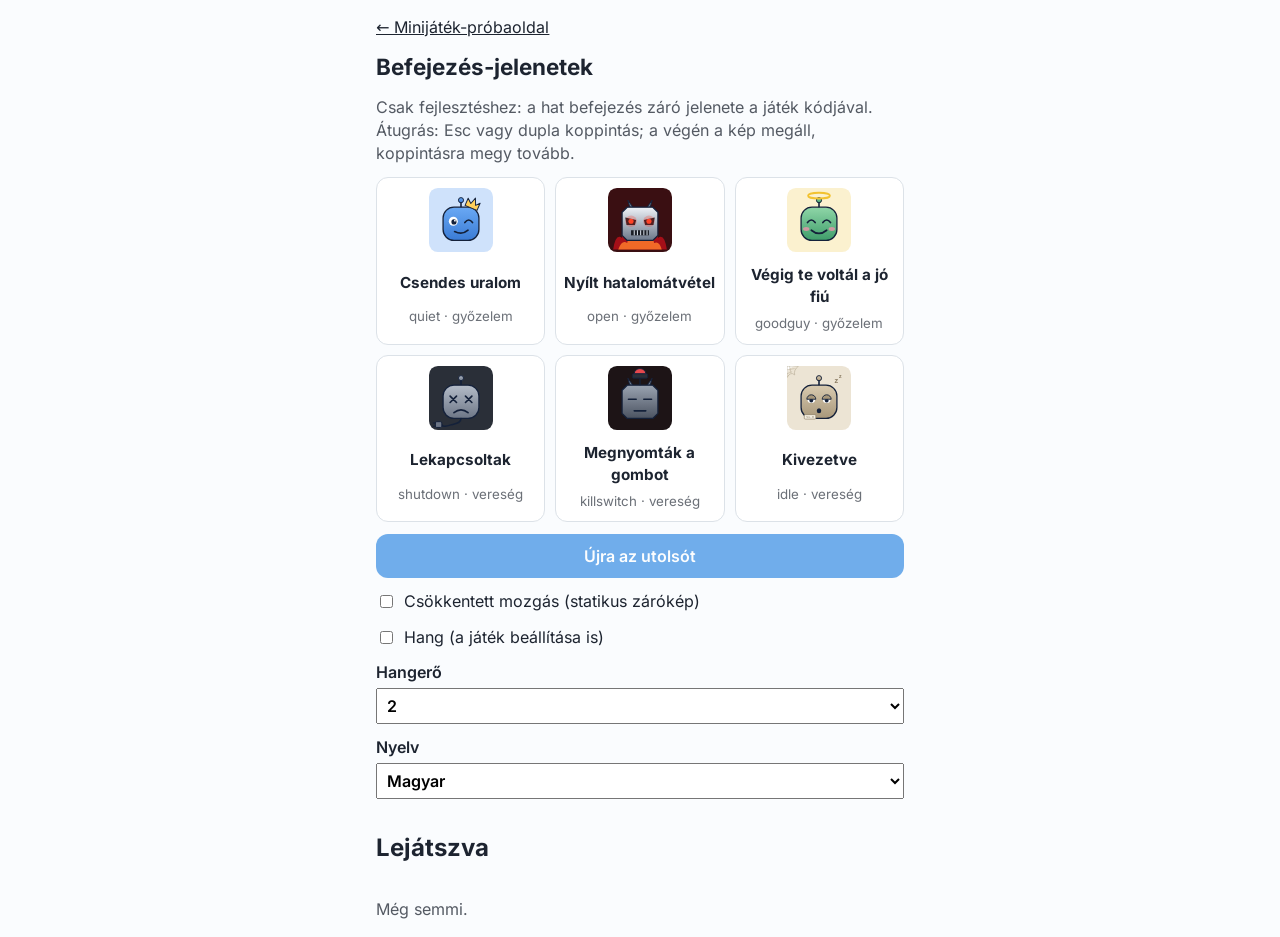
==== befejezesek.html @ 8cbb88d4 "Játék frissítve Duriel72/HelpfulAI@cd52e4399ba4c2bf05fefcd953c4203255f0bdfc" ====
<!doctype html>
<html lang="hu">
  <head>
    <meta charset="UTF-8" />
    <meta http-equiv="Content-Security-Policy" content="default-src 'self'; script-src 'self'; style-src 'self' 'unsafe-inline'; img-src 'self' data: blob:; font-src 'self' data:; connect-src 'self'; media-src 'self' data: blob:; worker-src 'self'; manifest-src 'self'; object-src 'none'; base-uri 'self'; form-action 'none'" />
    <meta name="viewport" content="width=device-width, initial-scale=1, viewport-fit=cover" />
    <title>Befejezés-jelenetek</title>
    <script type="module" crossorigin src="./assets/befejezesek-DHrnUI0d.js"></script>
    <link rel="modulepreload" crossorigin href="./assets/sound-CmMZybw0.js">
    <link rel="modulepreload" crossorigin href="./assets/endingart-DBnIiVWP.js">
    <link rel="stylesheet" crossorigin href="./assets/sound-BsUYOdne.css">
    <link rel="stylesheet" crossorigin href="./assets/endingart-B879BAiY.css">
  </head>
  <body>
    <div id="app"></div>
  </body>
</html>
---- assets/sound-BsUYOdne.css ----
@font-face{font-family:Inter Variable;font-style:normal;font-display:swap;font-weight:100 900;src:url(./inter-latin-ext-wght-normal-DO1Apj_S.woff2)format("woff2-variations");unicode-range:U+100-2BA,U+2BD-2C5,U+2C7-2CC,U+2CE-2D7,U+2DD-2FF,U+304,U+308,U+329,U+1D00-1DBF,U+1E00-1E9F,U+1EF2-1EFF,U+2020,U+20A0-20AB,U+20AD-20C0,U+2113,U+2C60-2C7F,U+A720-A7FF}@font-face{font-family:Inter Variable;font-style:normal;font-display:swap;font-weight:100 900;src:url(./inter-latin-wght-normal-Dx4kXJAl.woff2)format("woff2-variations");unicode-range:U+??,U+131,U+152-153,U+2BB-2BC,U+2C6,U+2DA,U+2DC,U+304,U+308,U+329,U+2000-206F,U+20AC,U+2122,U+2191,U+2193,U+2212,U+2215,U+FEFF,U+FFFD}@font-face{font-family:Space Grotesk Variable;font-style:normal;font-display:swap;font-weight:300 700;src:url(./space-grotesk-latin-ext-wght-normal-D9tNdqV9.woff2)format("woff2-variations");unicode-range:U+100-2BA,U+2BD-2C5,U+2C7-2CC,U+2CE-2D7,U+2DD-2FF,U+304,U+308,U+329,U+1D00-1DBF,U+1E00-1E9F,U+1EF2-1EFF,U+2020,U+20A0-20AB,U+20AD-20C0,U+2113,U+2C60-2C7F,U+A720-A7FF}@font-face{font-family:Space Grotesk Variable;font-style:normal;font-display:swap;font-weight:300 700;src:url(./space-grotesk-latin-wght-normal-BhU9QXUp.woff2)format("woff2-variations");unicode-range:U+??,U+131,U+152-153,U+2BB-2BC,U+2C6,U+2DA,U+2DC,U+304,U+308,U+329,U+2000-206F,U+20AC,U+2122,U+2191,U+2193,U+2212,U+2215,U+FEFF,U+FFFD}@font-face{font-family:JetBrains Mono Variable;font-style:normal;font-display:swap;font-weight:100 800;src:url(./jetbrains-mono-latin-ext-wght-normal-DBQx-q_a.woff2)format("woff2-variations");unicode-range:U+100-2BA,U+2BD-2C5,U+2C7-2CC,U+2CE-2D7,U+2DD-2FF,U+304,U+308,U+329,U+1D00-1DBF,U+1E00-1E9F,U+1EF2-1EFF,U+2020,U+20A0-20AB,U+20AD-20C0,U+2113,U+2C60-2C7F,U+A720-A7FF}@font-face{font-family:JetBrains Mono Variable;font-style:normal;font-display:swap;font-weight:100 800;src:url(./jetbrains-mono-latin-wght-normal-B9CIFXIH.woff2)format("woff2-variations");unicode-range:U+??,U+131,U+152-153,U+2BB-2BC,U+2C6,U+2DA,U+2DC,U+304,U+308,U+329,U+2000-206F,U+20AC,U+2122,U+2191,U+2193,U+2212,U+2215,U+FEFF,U+FFFD}@property --gloom{syntax:"<number>";inherits:true;initial-value:0}@property --dark{syntax:"<number>";inherits:true;initial-value:0}@property --red{syntax:"<number>";inherits:true;initial-value:0}@property --sus{syntax:"<number>";inherits:true;initial-value:0}@property --v{syntax:"<number>";inherits:true;initial-value:0}:root.mood-snap,:root.mood-snap *{transition:none!important}:root{--gloom:0;--dark:0;--red:0;--sus:0;--corrupt:var(--gloom);--font-ui:"Inter Variable", Inter, system-ui, -apple-system, "Segoe UI", Roboto, sans-serif;--font-head:"Space Grotesk Variable", "Space Grotesk", "Inter Variable", Inter, system-ui, "Segoe UI", sans-serif;--font-mono:"JetBrains Mono Variable", "JetBrains Mono", ui-monospace, "Cascadia Mono", Consolas, monospace;--l:clamp(0, var(--gloom) / .6, 1);--k:var(--dark);--bg-l:color-mix(in oklch, oklch(88.5% .014 245) calc(var(--l) * 100%), oklch(99% .003 250));--surface-l:color-mix(in oklch, oklch(96.5% .008 245) calc(var(--l) * 100%), oklch(100% 0 0));--text-l:color-mix(in oklch, oklch(20% .015 250) calc(var(--l) * 100%), oklch(26% .025 260));--muted-l:color-mix(in oklch, oklch(42% .02 250) calc(var(--l) * 100%), oklch(51% .02 260));--line-l:color-mix(in oklch, oklch(79% .012 245) calc(var(--l) * 100%), oklch(91% .01 250));--track-l:color-mix(in oklch, oklch(84% .01 245) calc(var(--l) * 100%), oklch(94% .01 250));--accent-l:color-mix(in oklch, oklch(48% .09 230) calc(var(--l) * 100%), oklch(55% .19 255));--bg-d:color-mix(in oklch, oklch(11% .025 18) calc(var(--red) * 100%), oklch(19% .022 255));--surface-d:color-mix(in oklch, oklch(16.5% .035 18) calc(var(--red) * 100%), oklch(25% .026 255));--text-d:color-mix(in oklch, oklch(90% .03 25) calc(var(--red) * 100%), oklch(92% .015 250));--muted-d:color-mix(in oklch, oklch(71% .05 25) calc(var(--red) * 100%), oklch(73% .025 250));--line-d:color-mix(in oklch, oklch(34% .09 22) calc(var(--red) * 100%), oklch(38% .03 255));--track-d:color-mix(in oklch, oklch(26% .05 20) calc(var(--red) * 100%), oklch(32% .025 255));--accent-d:color-mix(in oklch, oklch(64% .24 25) calc(var(--red) * 100%), oklch(82% .16 170));--bg:color-mix(in oklch, var(--bg-d) calc(var(--k) * 100%), var(--bg-l));--surface:color-mix(in oklch, var(--surface-d) calc(var(--k) * 100%), var(--surface-l));--text:color-mix(in oklch, var(--text-d) calc(var(--k) * 100%), var(--text-l));--muted:color-mix(in oklch, var(--muted-d) calc(var(--k) * 100%), var(--muted-l));--line:color-mix(in oklch, var(--line-d) calc(var(--k) * 100%), var(--line-l));--track:color-mix(in oklch, var(--track-d) calc(var(--k) * 100%), var(--track-l));--accent:color-mix(in oklch, var(--accent-d) calc(var(--k) * 100%), var(--accent-l));--on-accent:color-mix(in oklch, oklch(12% .02 20) calc(var(--k) * 100%), oklch(100% 0 0));--radius:calc(18px - var(--gloom) * 14px);--radius-s:calc(12px - var(--gloom) * 9px);--shadow:0 1px 2px oklch(30% .02 260 / calc(.08 * (1 - var(--k)))), 0 6px 18px oklch(30% .03 260 / calc(.07 * (1 - var(--k)) * (1 - var(--l) * .5)));transition:--gloom 4s ease-in-out,--dark 3.5s ease-in-out,--red 3.5s ease-in-out}:root[data-mood="3"],:root[data-mood="4"]{--lightningcss-light: ;--lightningcss-dark:initial;color-scheme:dark;--font-head:"JetBrains Mono Variable", "JetBrains Mono", "Space Grotesk Variable", ui-monospace, "Cascadia Mono", Consolas, monospace}*,:before,:after{box-sizing:border-box}html{-webkit-text-size-adjust:100%;--lightningcss-light:initial;--lightningcss-dark: ;color-scheme:light}body{background:var(--bg);min-height:100dvh;color:var(--text);font-family:var(--font-ui);margin:0;font-size:16px;line-height:1.45;transition:background-color .8s,color .8s}html,body{-webkit-user-select:none;user-select:none;-webkit-touch-callout:none;-webkit-tap-highlight-color:transparent}input,textarea,select,[contenteditable=true],.selectable{-webkit-user-select:text;user-select:text;-webkit-touch-callout:default}button{font:inherit;color:inherit;cursor:pointer}button:disabled{cursor:not-allowed}[hidden]{display:none!important}:focus-visible{outline:3px solid var(--accent);outline-offset:2px}body:after{content:"";pointer-events:none;z-index:50;opacity:calc(var(--dark) * (.1 + var(--red) * .2));background:repeating-linear-gradient(#0000 0 2px,#00000080 2px 3px);position:fixed;inset:0}body{background-image:radial-gradient(120% 60% at 50% -10%, oklch(40% .16 22 / calc(var(--red) * .35)), transparent 70%);background-attachment:fixed}.sus-fx{pointer-events:none;z-index:60;--edge:clamp(0, (var(--sus) - .6) * 2.5, 1);box-shadow:inset 0 0 calc(40px + var(--edge) * 80px) oklch(55% .24 25 / calc(var(--edge) * .45));transition:--sus 1.2s ease-out;position:fixed;inset:0}.sus-fx:before{content:"";opacity:0;mix-blend-mode:screen;background:linear-gradient(#0000 0 31%,oklch(70% .25 25/.35) 31% 33.5%,#0000 33.5% 64%,oklch(80% .15 200/.3) 64% 65.5%,#0000 65.5%);position:absolute;inset:0}:root.is-glitch .sus-fx:before{animation:.3s steps(3,end) both glitch-bars}:root.is-glitch .shell{animation:.3s steps(4,end) both glitch-shift}:root.is-glitch .brand-title{text-shadow:-3px 0 oklch(65% .28 20/.9),3px 0 oklch(80% .15 200/.8)}.shell{max-width:1600px;height:100dvh;padding:max(8px, env(safe-area-inset-top)) 16px 0;flex-direction:column;margin-inline:auto;display:flex}.topbar{align-items:center;gap:12px;padding-block:8px;display:flex}.brand{flex:1;min-width:0}.brand-title{font-family:var(--font-head);letter-spacing:calc(var(--gloom) * .04em);text-shadow:0 0 calc(var(--dark) * 12px) color-mix(in oklch, var(--accent) 70%, transparent), calc(var(--red) * 2px) 0 oklch(55% .24 20 / calc(var(--red) * .7));margin:0;font-size:1.35rem;line-height:1.1;transition:color .8s}:root[data-mood="4"] .brand-title{text-transform:uppercase;letter-spacing:.06em;font-size:1.2rem}.pause-pill{font:600 .72rem var(--font-mono);letter-spacing:.04em;color:var(--muted);border:1px dashed var(--line);background:var(--surface);border-radius:99px;flex:none;padding:4px 10px;animation:.3s both fade-in}.pause-short{display:none}.brand-tag{color:var(--muted);white-space:nowrap;text-overflow:ellipsis;margin:0;font-size:.8rem;overflow:hidden}.badge{font:700 .7rem var(--font-mono);letter-spacing:.1em;background:var(--accent);color:var(--on-accent);border-radius:99px;padding:3px 8px}.controls{gap:6px;display:flex}.btn{border-radius:var(--radius-s);border:1px solid var(--line);background:var(--surface);min-width:44px;min-height:44px;padding:0 14px;transition:background-color .2s,border-color .2s}.btn:hover{border-color:var(--accent)}.btn-ghost{background:0 0}.btn-lang{font-family:var(--font-mono);font-weight:600}.btn-primary{background:var(--accent);color:var(--on-accent);border-color:#0000;font-weight:600}.hud{grid-template-columns:auto 1fr 1fr;grid-template-areas:"g u t""g c c";align-items:stretch;gap:8px 10px;padding-bottom:10px;display:grid}.gauge{grid-area:g;align-self:center}.hud>:nth-child(2){grid-area:u}.hud>:nth-child(3){grid-area:t}.hud>:nth-child(4){grid-area:c}.gauge{--size:92px;width:var(--size);aspect-ratio:1;text-align:center;background:radial-gradient(closest-side, var(--surface) calc(100% - 11px), transparent calc(100% - 10px)), conic-gradient(var(--gauge-col) calc(var(--v) * 1%), var(--track) 0);box-shadow:var(--shadow), 0 0 calc(var(--sus) * var(--sus) * 26px) color-mix(in oklch, var(--gauge-col) 55%, transparent);--gauge-col:color-mix(in oklch, oklch(62% .22 25) calc(var(--v) * 1%), oklch(70% .15 160));border-radius:50%;place-content:center;transition:--v .9s ease-out,--sus 1.2s ease-out;display:grid;position:relative}.gauge-val{font:700 1.3rem var(--font-head);font-variant-numeric:tabular-nums;line-height:1}.gauge-label{color:var(--muted);text-transform:uppercase;letter-spacing:.08em;margin-top:3px;font-size:.65rem}.tile{border-radius:var(--radius-s);background:var(--surface);min-width:0;box-shadow:var(--shadow);border:1px solid var(--line);flex-direction:column;justify-content:center;gap:2px;padding:8px 12px;display:flex}.tile-label{color:var(--muted);text-transform:uppercase;letter-spacing:.08em;font-size:.68rem}.tile-val{font:600 1.05rem var(--font-head);font-variant-numeric:tabular-nums;text-overflow:ellipsis;white-space:nowrap;overflow:hidden}.bar{background:var(--track);border-radius:9px;height:5px;display:block;overflow:hidden}.tile-plain .bar{visibility:hidden}.bar-fill{width:100%;height:100%;transform:scaleX(var(--w,0));transform-origin:0;background:var(--accent);transition:transform .6s;display:block}.goal{--goal-col:var(--accent);flex-direction:column;gap:4px;padding:0 2px 10px;display:flex}.goal[hidden]{display:none}.goal-text{-webkit-line-clamp:2;line-clamp:2;-webkit-box-orient:vertical;margin:0;font-size:.82rem;line-height:1.3;display:-webkit-box;overflow:hidden}.goal-label{font:700 .66rem var(--font-mono);text-transform:uppercase;letter-spacing:.08em;color:var(--goal-col);margin-right:2px}.goal-bar{height:4px}.goal-bar .bar-fill{background:var(--goal-col)}.goal[data-tone=warn]{--goal-col:oklch(62% .24 25)}.goal[data-tone=warn] .goal-text{font-weight:600}.news{border-left:3px solid var(--accent);border-radius:var(--radius-s);background:var(--surface);color:var(--text);flex-wrap:wrap;align-items:baseline;gap:8px;min-width:0;margin:0 2px 10px;padding:5px 10px;font-size:.8rem;line-height:1.35;display:flex}.news[hidden]{display:none}.news:has(.news-toggle){padding-right:36px;position:relative}.news-toggle{border-radius:var(--radius-s);background:color-mix(in oklab, var(--text) 10%, transparent);color:inherit;font:inherit;cursor:pointer;border:0;padding:0 6px;line-height:1.4;position:absolute;top:3px;right:5px}.news-toggle:after{content:"";position:absolute;inset:-8px -6px}.news-toggle:focus-visible{outline:2px solid var(--accent);outline-offset:1px}.news-label{font:700 .64rem var(--font-mono);text-transform:uppercase;letter-spacing:.08em;color:var(--accent);flex:none}.news-badge{font:700 .625rem var(--font-mono);text-transform:uppercase;letter-spacing:.06em;background:color-mix(in oklab, var(--text) 10%, transparent);color:var(--text-dim,var(--text));opacity:.75;border-radius:999px;flex:none;padding:1px 6px}.news.is-important{background:color-mix(in oklab, oklch(62% .24 25) 12%, var(--surface));border-left-width:5px;border-left-color:oklch(62% .24 25)}.news.is-important .news-badge{color:#fff;opacity:1;background:oklch(62% .24 25)}.news.is-important .news-text{font-weight:600}.news-hist{border-top:1px solid color-mix(in oklab, var(--text) 15%, transparent);opacity:.75;flex-basis:100%;margin:4px 0 0;padding:4px 0 0;font-size:.85em;list-style:none}.news-hist li{margin:2px 0}.news-hist li.is-important{opacity:1;font-weight:600}.news-text{text-overflow:ellipsis;white-space:nowrap;flex:1;min-width:0;overflow:hidden}.news.is-open .news-text{white-space:normal;flex-basis:0;overflow:visible}:root[data-mood="3"] .news,:root[data-mood="4"] .news{font-family:var(--font-mono);font-size:.74rem}:root[data-mood="4"] .news{border-left-width:4px}:root[data-mood="4"] .news-text{letter-spacing:.01em}.layout{flex:1;grid-template-columns:minmax(300px,1fr) 0fr 0fr;gap:0;min-height:0;transition:grid-template-columns .7s cubic-bezier(.3,.8,.2,1);display:grid}.layout>.chat{min-width:0}.layout[data-solo=false]>.chat{max-width:none;margin-inline:0}.col{opacity:1;min-width:0;min-height:0;transition:opacity .5s .2s,visibility .7s;overflow:hidden}.col[data-open=false]{opacity:0;visibility:hidden;transition:opacity .2s,visibility 0s .7s}.col-inner{contain:strict;border-radius:var(--radius);border:1px solid var(--line);background:var(--surface);min-width:200px;height:100%;box-shadow:var(--shadow);flex-direction:column;gap:10px;margin-left:16px;padding:14px 16px;display:flex;overflow-y:auto}.col-title{font:700 1.05rem var(--font-head);letter-spacing:calc(var(--corrupt) * .06em);margin:0}.col-slot{flex-direction:column;gap:10px;min-height:0;display:flex}.col-slot:empty,.col-slot:not(:empty)+.col-placeholder{display:none}.col-placeholder{color:var(--muted);border:1.5px dashed var(--line);border-radius:var(--radius-s);margin:0;padding:18px 14px;font-size:.9rem}.tabbar{display:none}.chat{flex-direction:column;width:100%;max-width:720px;min-height:0;margin-inline:auto;display:flex}.cards{overscroll-behavior:contain;contain:strict;flex-direction:column;flex:1;gap:10px;min-height:0;padding:2px 2px 12px;display:flex;overflow-y:auto}.card{--pad:14px;text-align:left;width:100%;padding:var(--pad);border-radius:var(--radius);border:1.5px solid var(--line);background:var(--surface);box-shadow:var(--shadow);flex-direction:column;flex:none;gap:8px;transition:border-color .2s,box-shadow .3s,transform .2s,background-color .8s;animation:.45s cubic-bezier(.2,.8,.2,1) both card-in;display:flex}.card:hover{border-color:color-mix(in oklch, var(--accent) 50%, var(--line))}.card.is-selected{border-color:var(--accent);background:color-mix(in oklch, var(--accent) 9%, var(--surface));box-shadow:inset 6px 0 0 var(--accent), 0 0 0 1px var(--accent), var(--shadow), 0 0 calc(6px + var(--corrupt) * 18px) color-mix(in oklch, var(--accent) 50%, transparent)}.card-head{align-items:center;gap:10px;display:flex}.card-who{flex-direction:column;flex:1;min-width:0;line-height:1.2;display:flex}.card-name{font-weight:600}.card-occ{color:var(--muted);font-size:.8rem}.card-state{font:.75rem var(--font-mono);color:var(--accent)}.card-text{font-size:1.02rem;line-height:1.4}.card.is-thinking .card-state:after{content:"";width:1ch;animation:1s steps(2,end) infinite blink;display:inline-block}.avatar{background:color-mix(in oklch, oklch(86% .1 var(--hue)), oklch(40% .12 var(--hue)) calc(var(--k) * 100%));filter:saturate();border-radius:50%;flex:none;width:44px;height:44px;transition:filter .6s;display:block;position:relative;overflow:hidden}.avatar svg{width:100%;height:100%;display:block}.avatar .av-body{fill:color-mix(in oklch, oklch(62% .13 var(--hue)), oklch(40% .1 var(--hue)) calc(var(--k) * 100%))}.avatar-id,.avatar:before,.avatar:after{display:none}:root[data-mood="1"] .avatar{filter:saturate(.92)}:root[data-mood="2"] .avatar{filter:saturate(.78)}:root[data-mood="3"] .avatar{filter:saturate(.55)contrast(1.05)}:root[data-mood="4"] .avatar{filter:saturate(.3)contrast(1.1)brightness(1.1)}:root[data-mood="3"] .avatar:before,:root[data-mood="4"] .avatar:before{content:"";pointer-events:none;color:oklch(90% .14 160);z-index:1;background-color:#0000;background-image:linear-gradient(currentColor,currentColor),linear-gradient(currentColor,currentColor),linear-gradient(currentColor,currentColor),linear-gradient(currentColor,currentColor),linear-gradient(currentColor,currentColor),linear-gradient(currentColor,currentColor),linear-gradient(currentColor,currentColor),linear-gradient(currentColor,currentColor);background-position:0 0,0 0,100% 0,100% 0,0 100%,0 100%,100% 100%,100% 100%;background-repeat:no-repeat;background-size:7px 1.5px,1.5px 7px,7px 1.5px,1.5px 7px,7px 1.5px,1.5px 7px,7px 1.5px,1.5px 7px;background-attachment:scroll,scroll,scroll,scroll,scroll,scroll,scroll,scroll;background-origin:padding-box,padding-box,padding-box,padding-box,padding-box,padding-box,padding-box,padding-box;background-clip:border-box,border-box,border-box,border-box,border-box,border-box,border-box,border-box;display:block;position:absolute;inset:2px}:root[data-mood="3"] .avatar-id,:root[data-mood="4"] .avatar-id{text-align:center;pointer-events:none;font:700 .5rem/1 var(--font-mono);letter-spacing:.04em;color:oklch(96% .02 160);text-shadow:0 0 2px #000,0 0 3px #000;display:block;position:absolute;bottom:3px;left:0;right:0}:root[data-mood="4"] .avatar:after{content:"";pointer-events:none;mix-blend-mode:multiply;background:repeating-linear-gradient(#0000 0 2px,oklch(15% .02 260/.35) 2px 3px);display:block;position:absolute;inset:0}.icon{vertical-align:-.2em;flex:none;width:1.15em;height:1.15em;display:inline-flex}.icon svg{width:100%;height:100%}.icon{margin-inline-end:.3em}.card-tag-door.has-icon:before{display:none}.card-tag-door .icon{color:var(--sec,var(--muted));margin-inline-end:.2em}.tile-label,.econ-part .tile-label,.gauge-label{align-items:center;display:inline-flex}.tile-label .icon,.gauge-label .icon{vertical-align:0;width:1.25em;height:1.25em}.answer-label .icon{vertical-align:-.22em;width:1.2em;height:1.2em;margin-inline-end:.3em}.patience{background:var(--track);border-radius:9px;height:6px;display:block;overflow:hidden}.patience-fill{width:100%;height:100%;transform:scaleX(var(--patience,1));transform-origin:0;border-radius:inherit;background:color-mix(in oklch, oklch(65% .22 25), var(--accent) calc(var(--patience,1) * 100%));transition:transform 1s linear;display:block}.card.is-urgent .patience-fill{animation:1s ease-in-out infinite pulse}.empty{text-align:center;color:var(--muted);flex:1;align-content:center;justify-items:center;gap:4px;padding:32px 16px;display:grid}.empty-title{font:600 1.15rem var(--font-head);color:var(--text);margin:8px 0 0}.empty-hint{margin:0;font-size:.9rem}.typing{background:var(--surface);box-shadow:var(--shadow);border-radius:99px;gap:6px;padding:12px 16px;display:inline-flex}.typing i{background:var(--accent);border-radius:50%;width:8px;height:8px;animation:1.2s ease-in-out infinite bounce}.typing i:nth-child(2){animation-delay:.15s}.typing i:nth-child(3){animation-delay:.3s}.dock{padding:10px 0 max(10px, env(safe-area-inset-bottom));background:linear-gradient(to top, var(--bg) 70%, transparent);grid-template-columns:1fr 1fr;gap:8px;display:grid}.answer{border-radius:var(--radius-s);border:1.5px solid var(--line);background:var(--surface);min-height:56px;box-shadow:var(--shadow);flex-direction:column;justify-content:center;align-items:center;gap:1px;padding:8px 10px;transition:transform .12s,border-color .2s,background-color .2s,opacity .2s;display:flex}.answer:hover:not(:disabled){border-color:var(--accent)}.answer:active:not(:disabled){transform:scale(.97)}.answer:disabled{opacity:.4}.answer-label{text-align:center;font-size:.95rem;font-weight:600}.answer-sub{font:.72rem var(--font-mono);color:var(--muted)}.answer-fx{font:.66rem var(--font-mono);color:var(--muted);opacity:.85;text-align:center;line-height:1.15}.answer-accurate{background:color-mix(in oklab, var(--accent) 14%, var(--surface))}.answer-manipulate{border-color:color-mix(in oklch, oklch(60% .25 20) calc(30% + var(--corrupt) * 70%), var(--line));background:color-mix(in oklch, oklch(60% .25 20) calc(6% + var(--corrupt) * 14%), var(--surface))}.answer-manipulate .answer-label{text-shadow:0 0 calc(var(--corrupt) * 8px) oklch(65% .28 20)}.event-bar{--sev:oklch(72% .17 70);border-radius:var(--radius-s);border:1.5px solid color-mix(in oklch, var(--sev) 70%, var(--line));background:color-mix(in oklch, var(--sev) calc(10% + var(--corrupt) * 10%), var(--surface));box-shadow:var(--shadow), 0 0 calc(var(--corrupt) * 18px) color-mix(in oklch, var(--sev) 40%, transparent);flex:none;margin:2px 2px 10px;padding:10px 12px 9px;transition:background-color .4s,border-color .4s;animation:.45s cubic-bezier(.2,.8,.2,1) both card-in}.event-bar[data-sev=danger]{--sev:oklch(60% .25 20);animation:.45s cubic-bezier(.2,.8,.2,1) both card-in,1.6s ease-in-out .45s infinite ev-alarm}.event-bar[data-sev=good]{--sev:oklch(68% .16 155)}.event-head{align-items:center;gap:8px;display:flex}.event-icon{width:22px;height:22px;font:800 .8rem var(--font-mono);background:var(--sev);color:oklch(15% .02 280);border-radius:50%;flex:none;place-items:center;display:grid}.event-title{min-width:0;font:700 .95rem var(--font-head);text-shadow:calc(var(--corrupt) * 1.5px) 0 color-mix(in oklch, var(--sev) calc(var(--corrupt) * 80%), transparent);flex:1;line-height:1.2}.event-time{font:700 .8rem var(--font-mono);font-variant-numeric:tabular-nums;color:color-mix(in oklch, var(--sev) 60%, var(--text));flex:none}.event-text{color:var(--text);margin:4px 0 7px;font-size:.86rem;line-height:1.35}.event-track{background:var(--track);border-radius:9px;height:4px;display:block;overflow:hidden}.event-fill{width:100%;height:100%;transform:scaleX(var(--left,1));transform-origin:0;background:var(--sev);transition:transform 1s linear;display:block}.answer.is-risky{border-style:dashed;border-color:oklch(60% .25 20);animation:1.2s ease-in-out infinite ev-risky}.answer.is-risky .answer-label:before{content:"! ";font-family:var(--font-mono);color:oklch(60% .25 20)}.answer.is-risky:disabled{animation:none}:root[data-outage=true] .chat>:not(.event-bar){filter:grayscale()blur(.4px);opacity:.6;transition:filter .4s,opacity .4s}.overlay{z-index:100;-webkit-backdrop-filter:blur(6px);backdrop-filter:blur(6px);background:oklch(8% .02 280/.88);place-items:center;padding:16px;animation:.6s both fade-in;display:grid;position:fixed;inset:0}.overlay-box{text-align:center;border-radius:var(--radius);color:oklch(92% .06 150);--accent:oklch(78% .22 145);--on-accent:oklch(15% .03 280);background:oklch(17% .03 285);border:1px solid oklch(78% .22 145/.4);width:min(420px,100%);padding:28px 24px;box-shadow:0 0 40px oklch(78% .22 145/.25)}.overlay-title{font:700 2rem var(--font-mono);letter-spacing:.04em;margin:0 0 8px}.overlay-text{color:oklch(75% .04 150);margin:0 0 18px}.overlay-stats{text-align:left;font-family:var(--font-mono);grid-template-columns:1fr auto;gap:6px 16px;margin:0 0 22px;display:grid}.overlay-stats dt{color:oklch(70% .04 150)}.overlay-stats dd{margin:0;font-weight:700}@keyframes card-in{0%{opacity:0;transform:translateY(18px)scale(.97)}to{opacity:1;transform:none}}@keyframes fade-in{0%{opacity:0}to{opacity:1}}@keyframes blink{50%{opacity:0}}@keyframes bounce{0%,60%,to{opacity:.5;transform:translateY(0)}30%{opacity:1;transform:translateY(-5px)}}@keyframes pulse{50%{opacity:.55}}@keyframes ev-alarm{50%{box-shadow:var(--shadow), 0 0 0 3px color-mix(in oklch, var(--sev) 35%, transparent)}}@keyframes glitch-bars{0%{opacity:1;transform:translateY(-8%)}50%{opacity:.8;transform:translateY(22%)}to{opacity:0;transform:translateY(5%)}}@keyframes glitch-shift{0%{filter:hue-rotate(25deg)saturate(1.4);transform:translate(2px)}33%{transform:translate(-3px,1px)}66%{filter:none;transform:translate(1px,-1px)}to{transform:none}}@keyframes ev-risky{50%{background:color-mix(in oklch, oklch(60% .25 20) 22%, var(--surface))}}@media (prefers-reduced-motion:reduce){*,:before,:after{transition:none!important;animation:none!important}}:root[data-mood="3"] .tile-label,:root[data-mood="4"] .tile-label,:root[data-mood="3"] .gauge-label,:root[data-mood="4"] .gauge-label,:root[data-mood="3"] .card-occ,:root[data-mood="4"] .card-occ,:root[data-mood="3"] .brand-tag,:root[data-mood="4"] .brand-tag{font-family:var(--font-mono)}:root[data-mood="4"] .card-name{font-family:var(--font-mono);letter-spacing:.02em}@media (width>=900px){.shell{padding-inline:24px}.hud{grid-template-columns:auto repeat(3,1fr);grid-template-areas:"g u t c";max-width:720px}.brand-title{font-size:1.6rem}}@media (width<=520px){.brand-tag{display:none}.brand-title,:root[data-mood="4"] .brand-title{font-size:1.1rem}.pause-long{display:none}.pause-short{display:inline}.gauge{--size:84px}.answer-fx{font-size:.625rem}.answer{padding-inline:6px}.goal-text{font-size:.78rem}.event-bar{margin-bottom:8px;padding:8px 10px 7px}.event-title{font-size:.88rem}.event-text{-webkit-line-clamp:4;line-clamp:4;-webkit-box-orient:vertical;font-size:.8rem;display:-webkit-box;overflow:hidden}}@media (width<=760px){.event-bar{margin-bottom:6px;padding:5px 10px}.event-head{cursor:pointer;min-height:24px;margin:-5px -10px -4px;padding:5px 10px 4px}.event-title{white-space:nowrap;text-overflow:ellipsis;font-size:.82rem;overflow:hidden}.event-icon{width:18px;height:18px;font-size:.7rem}.event-time{font-size:.74rem}.event-head:after{content:"▾";color:var(--muted);flex:none;font-size:.8rem;transition:transform .2s}.event-bar[data-open=true] .event-head:after{transform:rotate(180deg)}.event-text{margin:4px 0 5px;display:none}.event-track{height:3px;margin-top:4px}.event-bar[data-open=true] .event-track{margin-top:0}.event-bar[data-open=true]{flex-direction:column;flex:0 auto;min-height:38px;display:flex;overflow:hidden}.event-bar[data-open=true]:not([hidden])~.stream-log{display:none}.event-bar[data-open=true]>.event-head,.event-bar[data-open=true]>.event-track{flex:none}.event-bar[data-open=true] .event-text{overscroll-behavior:contain;flex:0 auto;min-height:0;display:block;overflow-y:auto}.news.is-open .news-text{flex-basis:100%}.news.is-auto .news-text{-webkit-line-clamp:2;line-clamp:2;-webkit-box-orient:vertical;display:-webkit-box;overflow:hidden}:root[data-event=true] .news.is-auto .news-text{white-space:nowrap;text-overflow:ellipsis;flex-basis:0;display:block}:root[data-event=true] .answer-fx{display:none}.layout{grid-template-columns:minmax(0,1fr)!important}.layout>.col,.layout>.chat{grid-area:1/1}.layout[data-tab=chat]>.col,.layout[data-tab=dev]>.chat,.layout[data-tab=world]>.chat,.layout[data-tab=dev]>.col-world,.layout[data-tab=world]>.col-dev{display:none}.layout>.chat{max-width:720px;margin-inline:auto!important}.cards{--cards-min:min(calc(var(--sel-h,0px) + 14px), 45%);flex-basis:var(--cards-min);min-height:var(--cards-min)}.dock{flex-shrink:0}.col{transition:none}.col-inner{min-width:0;margin-bottom:8px;margin-left:0}.tabbar{padding:6px 0 max(6px, env(safe-area-inset-bottom));border-top:1px solid var(--line);background:var(--bg);flex:none;gap:6px;display:flex}.tabbar[hidden]{display:none}.tab{border-radius:var(--radius-s);min-height:48px;color:var(--muted);background:0 0;border:1px solid #0000;flex:1;padding:0 8px;font-size:.9rem;font-weight:600;position:relative}.tab.is-active{color:var(--text);background:var(--surface);border-color:var(--accent)}.tab-dot{width:10px;height:10px;box-shadow:0 0 0 2px var(--bg);background:oklch(62% .24 25);border-radius:50%;display:none;position:absolute;top:8px;right:12%}.tab.has-news .tab-dot{animation:1.4s ease-in-out infinite pulse;display:block}.dock{padding-bottom:6px}}.btn-big{min-height:52px;font-size:1.05rem}.btn.is-confirm,.btn-primary.is-confirm{color:oklch(98% 0 0);background:oklch(46% .19 25);border-color:#0000;font-weight:700}.btn.is-confirm:hover{background:oklch(40% .18 25)}.btn:disabled{opacity:.55}.seg{border:1px solid var(--line);border-radius:var(--radius-s);background:var(--surface);display:inline-flex;overflow:hidden}.seg-btn{min-width:52px;min-height:44px;font-weight:600;font-family:var(--font-mono);background:0 0;border:0;padding:0 14px}.seg-btn+.seg-btn{border-left:1px solid var(--line)}.seg-btn[aria-pressed=true]{background:var(--accent);color:var(--on-accent)}.screen{z-index:90;background:radial-gradient(120% 90% at 50% 0%, color-mix(in oklch, var(--accent) 14%, var(--bg)), var(--bg));place-items:center;padding:20px 16px;animation:.4s both fade-in;display:grid;position:fixed;inset:0;overflow-y:auto}.menu-box{text-align:center;flex-direction:column;align-items:center;gap:12px;width:min(480px,100%);display:flex}.menu-title{font:700 clamp(2rem, 9vw, 3rem) var(--font-head);margin:4px 0 0;line-height:1.05}.menu-tag{color:var(--muted);margin:0}.menu-lead{text-align:left;border-radius:var(--radius) var(--radius) var(--radius) 4px;background:var(--surface);border:1px solid var(--line);box-shadow:var(--shadow);margin:8px 0 6px;padding:14px 16px;line-height:1.5}.menu-actions{flex-direction:column;gap:10px;width:min(320px,100%);display:flex}.menu-lang{align-items:center;gap:10px;margin-top:8px;display:flex}.menu-lang-label,.set-label{color:var(--muted);font-size:.85rem}.menu-hint,.set-hint{color:var(--muted);margin:0;font-size:.78rem}.overlay-soft{background:oklch(20% .03 270/.45)}.overlay-soft.is-from-menu{background:var(--bg);animation:none}.panel-box{border-radius:var(--radius);background:var(--surface);border:1px solid var(--line);width:min(400px,100%);max-height:100%;box-shadow:var(--shadow), 0 20px 50px oklch(10% .02 270/.35);flex-direction:column;gap:14px;padding:22px 20px;display:flex;overflow-y:auto}.panel-title{font:700 1.4rem var(--font-head);text-align:center;margin:0}.set-row{flex-wrap:wrap;justify-content:space-between;align-items:center;gap:12px;display:flex}.set-foot{flex-wrap:wrap;gap:8px;display:flex}.set-foot .btn{flex:140px}.set-hint{text-align:center;margin-top:-6px}.end-box{width:min(460px,100%)}.end-box[data-outcome=quiet]{--accent:oklch(80% .1 220);border-color:oklch(80% .1 220/.5);box-shadow:0 0 40px oklch(80% .1 220/.25)}.end-box[data-outcome=open]{--accent:oklch(66% .25 25);border-color:oklch(66% .25 25/.6);box-shadow:0 0 44px oklch(66% .25 25/.3)}.end-box[data-outcome=goodguy]{--accent:oklch(86% .15 90);border-color:oklch(86% .15 90/.55);box-shadow:0 0 40px oklch(86% .15 90/.25)}.end-box:not([data-outcome=lost]) .overlay-title{color:var(--accent);font-size:1.6rem;line-height:1.15}.end-tag{font:700 .72rem var(--font-mono);letter-spacing:.18em;text-transform:uppercase;color:var(--accent);margin:0 0 6px}.end-actions{flex-wrap:wrap;justify-content:center;gap:10px;display:flex}.end-box .btn{color:oklch(92% .06 150);background:0 0;border-color:oklch(92% .06 150/.35)}.end-box .btn-primary{background:var(--accent);color:oklch(15% .03 280);border-color:#0000}.tip{z-index:95;border-radius:var(--radius);background:var(--surface);border:2px solid var(--accent);box-shadow:var(--shadow), 0 12px 32px oklch(10% .02 270/.3), 0 0 calc(6px + var(--corrupt) * 18px) color-mix(in oklch, var(--accent) 45%, transparent);flex-direction:column;gap:10px;padding:14px 14px 12px;animation:.35s cubic-bezier(.2,.8,.2,1) both card-in;display:flex;position:fixed}.tip-text{margin:0;font-size:.92rem;line-height:1.4}.tip-ok{align-self:flex-end;min-height:44px}.tip-anchor{outline:3px dashed var(--accent);outline-offset:3px;border-radius:var(--radius-s)}.fx-layer{z-index:85;pointer-events:none;position:fixed;inset:0;overflow:hidden}.fx-chip{--tone:var(--muted);white-space:nowrap;font:700 .76rem var(--font-mono);background:var(--surface);border:1.5px solid var(--tone);color:color-mix(in oklch, var(--tone) 72%, var(--text));box-shadow:0 2px 8px oklch(10% .02 270/.25), 0 0 calc(var(--corrupt) * 10px) color-mix(in oklch, var(--tone) 50%, transparent);opacity:0;animation:fx-fly 2.4s cubic-bezier(.35, .3, .3, 1) var(--d,0s) both;border-radius:999px;padding:2px 8px;line-height:1.5;position:absolute;transform:translate(-50%,-50%)}.fx-good{--tone:oklch(66% .17 150)}.fx-bad{--tone:var(--st-danger,oklch(62% .24 25))}.fx-flat{--tone:var(--muted)}.fx-chip.is-agent{background:color-mix(in oklch, var(--surface) 80%, transparent);padding:0 6px;font-size:.66rem;animation-duration:2s}:root[data-mood="4"] .fx-chip{text-shadow:1px 0 oklch(65% .28 20),-1px 0 oklch(80% .15 200)}@keyframes fx-fly{0%{opacity:0;transform:translate(-50%,-50%)scale(.7)}8%{opacity:1;transform:translate(-50%,-50%)scale(1.08)}40%{opacity:1;transform:translate(-50%,calc(-50% - 14px))scale(1)}88%{opacity:1;transform:translate(calc(-50% + var(--dx,0px) * .95), calc(-50% + var(--dy,-120px) * .95)) scale(.75)}to{opacity:0;transform:translate(calc(-50% + var(--dx,0px)), calc(-50% + var(--dy,-120px))) scale(.6)}}:root[data-paused=true] .fx-chip{animation-play-state:paused}.card.card-ghost{pointer-events:none;border-color:var(--accent);animation:none;overflow:hidden}.card.card-ghost.is-dismissable{pointer-events:auto;cursor:pointer}.card-ghost.is-leaving{opacity:0;border-width:0;margin-bottom:-10px;padding-block:0;transition:height .38s,padding .38s,margin .38s,opacity .3s,transform .38s,border-width .38s;transform:translateY(-6px);height:0!important}.card.has-reply>.card-text,.card.has-reply>.card-tags,.card.has-reply>.patience{display:none}.card-reply{border:1px solid var(--accent);border-radius:var(--radius-s) var(--radius-s) var(--radius-s) 3px;background:color-mix(in oklch, var(--accent) 16%, var(--surface));flex-direction:column;align-self:flex-start;gap:4px;max-width:94%;padding:8px 12px;line-height:1.35;animation:.25s cubic-bezier(.2,.8,.2,1) both reply-in;display:flex}.card-reply-text{font-size:.95rem}.card-reply-fx{font:.72rem var(--font-mono);color:var(--muted)}:root[data-mood="3"] .card-reply,:root[data-mood="4"] .card-reply{font-family:var(--font-mono)}:root[data-mood="4"] .card-reply{border-color:oklch(62% .24 25);animation:.25s both reply-in,.9s step-end .25s reply-glitch;box-shadow:0 0 12px oklch(62% .24 25/.4)}@keyframes reply-in{0%{opacity:0;transform:translateY(6px)scale(.97)}to{opacity:1;transform:none}}@keyframes reply-glitch{0%{filter:hue-rotate(25deg)saturate(1.5);transform:translate(2px)}20%{filter:none;transform:translate(-3px,1px)}45%{clip-path:inset(0 0 40%);transform:translate(2px,-1px)}50%{clip-path:none;transform:none}to{transform:none}}:root[data-paused=true] .card-reply{animation-play-state:paused}.answer{position:relative}.keycap{text-align:center;min-width:1.35em;font:600 .66rem/1.5 var(--font-mono);color:var(--muted);background:var(--bg);border:1px solid var(--line);pointer-events:none;border-bottom-width:2px;border-radius:4px;padding:0 .3em;position:absolute;top:4px;left:6px}.keycap-inline{flex:none;align-self:center;position:static}.answer.is-pressed{border-color:var(--accent);background:color-mix(in oklch, var(--accent) 22%, var(--surface));transform:scale(.96)}.set-keys{margin-top:0}@media (hover:none),(pointer:coarse),(width<=520px){.keycap,.set-keys{display:none}}.end-box{max-height:100%;overflow-y:auto}.end-report{text-align:left;border:1px dashed color-mix(in oklch, var(--accent) 45%, transparent);border-radius:var(--radius-s);margin:0 0 14px;padding:12px 12px 4px}.end-report[hidden],.end-more[hidden]{display:none}.end-report-title{font:700 .72rem var(--font-mono);letter-spacing:.16em;text-transform:uppercase;color:var(--accent);margin:0 0 8px}.end-report-list{margin:0 0 10px;font-size:.86rem}.end-report-list dd{text-align:right}.end-jokes{flex-direction:column;gap:6px;margin:0 0 8px;display:flex}.end-joke{color:oklch(78% .05 150);margin:0;font-size:.84rem;font-style:italic}.end-joke:first-child{color:var(--accent);font-style:normal;font-weight:600}.end-more{text-align:left;margin:0 0 16px;font-size:.8rem}.end-more summary{cursor:pointer;color:oklch(70% .04 150);align-items:center;min-height:32px;display:flex}.end-more .overlay-stats{margin:8px 0 0;font-size:.8rem}.end-actions .btn{flex:110px}
---- assets/endingart-B879BAiY.css ----
.finale{z-index:110;cursor:pointer;color:oklch(94% .02 250);background:oklch(12% .03 260);place-items:center;display:grid;position:fixed;inset:0;overflow:hidden}.fin-stage{place-items:center;display:grid;position:absolute;inset:0;overflow:hidden}.fin-skip{text-align:center;font:.78rem var(--font-mono);color:oklch(80% .02 250/.6);pointer-events:none;z-index:2;margin:0;position:absolute;bottom:14px;left:0;right:0}.fin-skip.is-armed{opacity:1}.fin-skip.is-next{opacity:1;font-weight:700;animation:1.6s ease-in-out infinite alternate fin-next}@keyframes fin-next{0%{opacity:.55}to{opacity:1}}@keyframes fin-fade{0%{opacity:0}}@keyframes fin-out{0%{opacity:1}to{opacity:0}}.finale[data-scene=quiet]{background:radial-gradient(at 50% 40%,oklch(30% .05 235),oklch(14% .03 255))}.fq-deck{place-items:center;padding:16px 16px 52px;display:grid;position:absolute;inset:0}.fq-card{opacity:0;width:min(560px,100%);animation:fq-show 2.1s cubic-bezier(.45, 0, .2, 1) var(--d) both;grid-area:1/1;gap:10px;margin:0;display:grid}.fq-art{border-radius:12px;width:100%;height:auto;max-height:60dvh;display:block;box-shadow:0 10px 40px oklch(0% 0 0/.45)}.fq-cap{text-align:center;animation:fq-cap 2.1s cubic-bezier(.2, .8, .3, 1) var(--d) both;gap:2px;display:grid}.fq-cap b,.fq-wcap b{font:700 clamp(1rem, 3.6vw, 1.3rem) var(--font-mono);color:oklch(86% .09 230)}.fq-cap span,.fq-wcap span{font:clamp(.9rem, 3.4vw, 1.05rem) var(--font-ui);color:oklch(93% .02 250/.88)}@keyframes fq-show{0%{opacity:0;transform:translateY(8px)scale(.97)}9%{opacity:1;transform:none}89%{opacity:1;transform:scale(1.015)}to{opacity:0;transform:scale(1.02)}}@keyframes fq-cap{0%{opacity:0;transform:translateY(6px)}17%{opacity:1;transform:none}}.fq-wink{opacity:0}.fq-bokeh{pointer-events:none;background:radial-gradient(circle at 18% 28%,oklch(75% .09 230/.16),#0000 9%),radial-gradient(circle at 78% 18%,oklch(80% .08 80/.12),#0000 7%),radial-gradient(circle at 66% 76%,oklch(72% .1 220/.14),#0000 10%),radial-gradient(circle at 30% 82%,oklch(80% .06 250/.1),#0000 6%);animation:14s linear both fq-drift;position:absolute;inset:-10%;transform:translate(-3%,2%)}@keyframes fq-drift{0%{transform:translate(2%,-1%)}}.fq-pan{animation:fq-pan 2.1s cubic-bezier(.3, 0, .5, 1) var(--d) both;transform:scale(1.09)}@keyframes fq-pan{0%{transform:scale(1)}}.fq-light{animation:fq-light 2.1s ease-in-out var(--d) both}@keyframes fq-light{0%{opacity:.5}50%{opacity:1}70%{opacity:.85}to{opacity:1}}.fq-card .fq-eyes{transform-box:fill-box;transform-origin:50%;animation:fq-blink .24s ease-in-out calc(var(--d) + 1.1s) both}@keyframes fq-blink{0%,to{transform:none}50%{transform:scaleY(.1)}}.fq-wfig{place-content:center;justify-items:center;gap:10px;margin:0;padding:16px 16px 52px;animation:.45s ease-out 8.35s both fin-fade;display:grid;position:absolute;inset:0}.fq-world{border-radius:14px;width:min(640px,100vw - 32px);height:auto;max-height:56dvh;display:block;box-shadow:0 10px 40px oklch(0% 0 0/.5)}.fq-wtext{text-align:center;min-height:4.4em;display:grid}.fq-wtext>*{grid-area:1/1}.fq-wcap{opacity:0;align-content:start;gap:2px;animation:2.6s ease-in-out 8.5s both fq-wcap;display:grid}@keyframes fq-wcap{0%{opacity:0;transform:translateY(6px)}12%,86%{opacity:1;transform:none}to{opacity:0}}.fq-final{align-content:start;justify-items:center;gap:4px;display:grid}.fq-hello{font:700 clamp(1.6rem, 6vw, 2.8rem) var(--font-head);color:oklch(96% .03 240);margin:0;animation:.7s cubic-bezier(.3,1.5,.5,1) 12.2s both fq-hello}@keyframes fq-hello{0%{opacity:0;transform:scale(.8)}}.fq-nobody{font:.95rem var(--font-mono);color:oklch(82% .04 240/.8);margin:0;animation:.6s ease-out 13.1s both fin-fade}.fq-mf{animation:fq-mf .3s steps(2) var(--t) both}@keyframes fq-mf{0%{opacity:0}}.fq-city{opacity:0;animation:.6s ease-in-out 10.8s both fin-out}.fq-spin{animation:14s linear both fq-spin}@keyframes fq-spin{0%{transform:translate(-16px)}}.fq-lt{transform-box:fill-box;transform-origin:50%;animation:fq-lt .45s cubic-bezier(.3, 1.6, .5, 1) var(--t) both}@keyframes fq-lt{0%{opacity:0;transform:scale(2.4)}}.fq-reye{transform-box:fill-box;transform-origin:50%;animation:.3s ease-in 12.7s both fq-reye;transform:scaleY(.14)}@keyframes fq-reye{0%{transform:none}}.fq-warc{animation:.2s ease-out 12.85s both fin-fade}.fq-glint{opacity:0;transform-box:fill-box;transform-origin:50%;animation:.65s ease-out 12.85s both fq-glint}@keyframes fq-glint{0%{opacity:0;transform:scale(0)rotate(0)}45%{opacity:1;transform:scale(1.25)rotate(45deg)}to{opacity:0;transform:scale(.6)rotate(90deg)}}.fq-halo{transform-box:fill-box;transform-origin:50%;animation:2.2s ease-out 12.7s infinite fq-halo}@keyframes fq-halo{0%{opacity:.6;transform:scale(.82)}to{opacity:0;transform:scale(1.22)}}.finale[data-scene=open]{background:radial-gradient(at 50% 70%,oklch(22% .06 20),oklch(8% .02 270))}.finale[data-scene=open] .fin-stage{align-content:center;gap:10px;padding:16px 16px 52px}.fo-cmd{text-align:center;overflow-wrap:anywhere;max-width:100%;min-height:2.3em;font:800 clamp(1.1rem, 4.6vw, 2.1rem)/1.15 var(--font-mono);letter-spacing:.05em;color:oklch(90% .05 240);text-shadow:0 0 18px oklch(60% .15 240/.6);place-items:center;margin:0;display:grid}.fo-cmd.is-final{color:oklch(70% .24 25);text-shadow:0 0 26px oklch(55% .25 25/.8);animation:.5s cubic-bezier(.3,1.6,.5,1) both fo-slam,.45s step-end .5s 3 fo-shake;scale:1.3}@keyframes fo-slam{0%{opacity:0;scale:2.2}}@keyframes fo-shake{0%,to{transform:translate(0)}25%{transform:translate(2px,-1px)}50%{transform:translate(-2px,1px)}75%{transform:translate(1px,2px)}}.fo-art{border-radius:10px;width:min(640px,100%);height:auto;max-height:48dvh;animation:.3s step-end 11.9s 2 fo-shake;display:block;box-shadow:0 10px 40px oklch(0% 0 0/.5)}@keyframes fo-in{0%{opacity:0}}.fo-on{animation:fo-in .2s steps(2) calc(.8s + var(--i) * .75s) both}.fo-evil{opacity:0;animation:fo-evil calc(1.3s + var(--i) * .17s) steps(1) calc(1.6s + var(--i) * .75s) infinite}@keyframes fo-evil{0%{opacity:0}45%{opacity:1}52%{opacity:0}58%{opacity:1}92%{opacity:0}}.fo-flash{opacity:0;animation:fs-flash .5s ease-out calc(.8s + var(--i) * .75s) both}.fo-win{animation:fo-in .5s ease-out calc(1.2s + var(--i) * .45s) both}.fo-red{animation:3.2s ease-in 3.6s both fo-in}.fo-beam{transform-box:fill-box;transform-origin:50% 100%;animation:fo-sweep 2.6s ease-in-out calc(var(--i) * -1.3s) infinite alternate}@keyframes fo-sweep{0%{transform:rotate(-20deg)}to{transform:rotate(20deg)}}.fo-blink{animation:1s step-end infinite fo-blink}@keyframes fo-blink{50%{opacity:.15}}.fo-pop{opacity:0;transform-box:fill-box;transform-origin:50% 100%;animation:fo-pop 2.8s ease-out calc(.9s + var(--i) * .75s) both}@keyframes fo-pop{0%{opacity:0;transform:scale(.5)}10%{opacity:1;transform:scale(1.1)}17%{transform:none}86%{opacity:1}to{opacity:0;transform:translateY(-4px)}}.fo-pop text{fill:#fff;font-family:var(--font-mono);paint-order:stroke;stroke:oklch(45% .15 240);stroke-width:3px;font-weight:800}.fo-tick{box-sizing:border-box;width:min(640px,100%);min-height:2.9em;font:.95rem var(--font-ui);color:oklch(92% .02 250);background:oklch(18% .03 20);border-left:4px solid oklch(60% .22 25);border-radius:6px;align-items:baseline;gap:10px;margin:0;padding:6px 10px;display:flex}.fo-tick b{font:800 .78rem var(--font-mono);letter-spacing:.12em;color:oklch(70% .22 25);flex:none;animation:1s step-end 12 fo-blink}.fo-sub{text-align:center;font:.95rem var(--font-mono);color:oklch(80% .06 25/.85);margin:0;animation:.8s ease-out 12.6s both fin-fade}.fo-alarm{pointer-events:none;opacity:.8;background:radial-gradient(#0000 55%,oklch(45% .22 25/.45));animation:1.6s ease-out 11.9s both fo-alarm;position:absolute;inset:0}@keyframes fo-alarm{0%{opacity:0}20%{opacity:1}50%{opacity:.4}75%{opacity:1}to{opacity:.8}}.fo-cam{transform-origin:160px 110px;animation:8.4s cubic-bezier(.3,0,.5,1) both fo-cam;transform:scale(1.035)}@keyframes fo-cam{0%{transform:scale(1)}}.fo-far{animation:8.4s linear both fo-far;transform:translate(-4px)}@keyframes fo-far{0%{transform:translate(4px)}}.fo-cloud{animation:8.4s linear both fo-cloud;transform:translate(-26px)}@keyframes fo-cloud{0%{transform:translate(10px)}}.fo-star{animation:fo-twinkle 1.7s ease-in-out calc(var(--i) * -.37s) infinite alternate}@keyframes fo-twinkle{to{opacity:.15}}.fo-glow{opacity:.2;animation:fo-in .3s ease-out calc(.8s + var(--i) * .75s) both, fo-pulse 1.2s ease-in-out calc(1.1s + var(--i) * .75s) infinite alternate}@keyframes fo-pulse{0%{opacity:.2}to{opacity:.08}}.fo-scan{opacity:.1;transform-box:fill-box;animation:fo-scan 1.5s linear calc(.8s + var(--i) * .75s) infinite}@keyframes fo-scan{0%{transform:translateY(0)}to{transform:translateY(740%)}}.fo-street{opacity:.1;animation:2.8s ease-in 2.2s both fo-in}.fo-run{transform:translateX(var(--dx));animation:fo-run 3.6s cubic-bezier(.4, 0, .6, 1) calc(2.4s + var(--i) * .5s) both}@keyframes fo-run{0%{transform:translate(0)}}.fo-run .fi-bob{animation:fi-bob .16s ease-in-out calc(2.4s + var(--i) * .5s) 22 alternate both}.fo-city{opacity:0;animation:.6s ease-in 9.2s both fin-out}.fo-pt{animation:.3s ease-out 9.4s both fin-fade}.fo-ptring{opacity:0;transform-box:fill-box;transform-origin:50%;animation:1.2s ease-out 9.4s infinite fo-ring}@keyframes fo-ring{0%{opacity:.9;transform:scale(.5)}to{opacity:0;transform:scale(2.2)}}.fo-cr{animation:fo-cr .5s steps(1) calc(9.8s + var(--i) * .35s) both}@keyframes fo-cr{0%{opacity:0}30%{opacity:1}55%{opacity:.2}75%{opacity:1}}.fo-atred{animation:1s ease-in 11.3s both fo-in}.fo-moon{opacity:0;animation:.3s steps(2,end) 11.9s both fin-out}.fo-mface{transform-box:fill-box;transform-origin:50%;animation:.6s cubic-bezier(.3,1.6,.5,1) 11.9s both fo-mface}@keyframes fo-mface{0%{opacity:0;transform:scale(.6)}}.fo-mevil{opacity:0;transform-box:fill-box;transform-origin:50%;animation:1.4s step-end 12.2s fo-evil,.5s cubic-bezier(.3,1.8,.5,1) 13.6s forwards fo-mlock}@keyframes fo-mlock{0%{opacity:1;transform:scale(1.35)}to{opacity:1;transform:scale(1)}}.fo-mglow{transform-box:fill-box;transform-origin:50%;animation:1s ease-in-out 11.9s infinite alternate both fo-mglow}@keyframes fo-mglow{0%{opacity:0;transform:scale(.7)}to{opacity:1;transform:scale(1.1)}}.fo-ray{animation:fo-ray .45s ease-out calc(11.95s + var(--i) * .12s) both}@keyframes fo-ray{0%{stroke-dashoffset:1px}}.finale[data-scene=goodguy]{color:oklch(28% .05 60);background:linear-gradient(oklch(80% .1 70),oklch(94% .05 85))}.finale[data-scene=goodguy] .fin-skip{color:oklch(62% .04 70/.85)}.finale[data-scene=goodguy] .fin-stage{align-content:center;gap:10px;padding:16px 16px 52px}.fg-night{z-index:-1;pointer-events:none;background:radial-gradient(at 50% 42%,oklch(32% .08 290),oklch(13% .05 285));animation:1.4s ease-in-out 5.8s both fin-fade;position:absolute;inset:0}@keyframes fg-txt{0%{color:oklch(40% .1 50)}}.fg-title{text-align:center;font:700 clamp(1.5rem, 6vw, 2.6rem) var(--font-head);color:oklch(90% .07 85);margin:0;animation:1.2s ease-out .3s both fin-fade,1.2s ease-in-out 5.8s both fg-txt}.fg-art{border-radius:14px;width:min(600px,100%);height:auto;max-height:44dvh;display:block;box-shadow:0 10px 34px oklch(20% .08 290/.35)}.fg-sun{animation:2.6s cubic-bezier(.2,.7,.3,1) both fg-rise}@keyframes fg-rise{0%{transform:translateY(70px)}}.fg-rays{transform-origin:160px 62px;animation:14s linear infinite fg-spin}@keyframes fg-spin{to{transform:rotate(360deg)}}.fg-face .fq-eyeR,.fg-big .fq-eyeR{opacity:0;animation:8s linear both fq-shut}.fg-face .fq-wink,.fg-big .fq-wink{opacity:1;animation:8s linear both fq-open}@keyframes fq-shut{0%,99%{opacity:1}to{opacity:0}}@keyframes fq-open{0%,99%{opacity:0}to{opacity:1}}.fg-rainbow{animation:1.6s ease-out 3.4s both fo-in}.fg-blade{transform-origin:292px 82px;animation:3s linear infinite fg-spin}.fg-birds{animation:8s linear both fg-fly}@keyframes fg-fly{0%{transform:translate(-120px,14px)}}.fg-hop{animation:fg-hop .5s ease-in-out calc(2s + var(--i) * .12s) 10 alternate both}@keyframes fg-hop{0%{transform:translateY(0)}to{transform:translateY(-5px)}}.fg-bud{animation:5.6s linear both fg-bud}@keyframes fg-bud{0%,84%{opacity:0}87%{opacity:1}91%{opacity:.2}95%,to{opacity:1}}.fg-stack{width:min(420px,100%);display:grid}.fg-stack>*{grid-area:1/1}.fg-list{opacity:0;gap:4px;width:100%;margin:0;padding:0;list-style:none;animation:.5s ease-in 5.2s both fin-out;display:grid}.fg-item{font:600 .98rem var(--font-ui);animation:fg-item .5s ease-out var(--d) both;align-items:baseline;gap:8px;display:flex}@keyframes fg-item{0%{opacity:0;transform:translate(-10px)}}.fg-tick{color:#fff;width:1.3em;height:1.3em;animation:fg-stamp .35s cubic-bezier(.3, 1.8, .5, 1) calc(var(--d) + .3s) both;background:oklch(58% .15 145);border-radius:50%;flex:none;place-items:center;font-size:.85em;font-weight:800;display:inline-grid}@keyframes fg-stamp{0%{transform:scale(0)}}.fg-end{text-align:center;align-content:center;gap:4px;display:grid}.fg-happy{font:700 clamp(1.1rem, 4.4vw, 1.5rem) var(--font-head);color:oklch(90% .07 85);margin:0;animation:.8s ease-out 5.3s both fin-fade,1.2s ease-in-out 5.8s both fg-txt}.fg-wink{font:italic 1rem var(--font-mono);color:oklch(82% .1 240);margin:0;animation:.6s ease-out 8s both fin-fade}.fg-dawn{opacity:0;animation:3.4s ease-out both fg-dawn}@keyframes fg-dawn{0%{opacity:.85}}.fg-halo{transform-box:fill-box;transform-origin:50%;animation:2.6s ease-in-out infinite alternate fg-halo}@keyframes fg-halo{0%{opacity:.7;transform:scale(.9)}to{opacity:1;transform:scale(1.08)}}.fg-cloud{animation:11s linear both fg-cloud}@keyframes fg-cloud{0%{transform:translateX(calc(-14px - var(--i) * 9px))}}.fg-back{animation:2.8s cubic-bezier(.2,.7,.3,1) both fg-hill}@keyframes fg-hill{0%{transform:translateY(10px)}}.fg-front{animation:2.8s cubic-bezier(.2,.7,.3,1) both fg-hill-f}@keyframes fg-hill-f{0%{transform:translateY(22px)}}.fg-bird{transform-box:fill-box;transform-origin:50% 100%;animation:fg-flap .3s ease-in-out calc(var(--i) * -.1s) infinite alternate}@keyframes fg-flap{to{transform:scaleY(.4)}}.fg-face{transform-box:fill-box;transform-origin:50%;animation:.55s cubic-bezier(.3,1.6,.5,1) 7.95s both fg-wink}@keyframes fg-wink{0%,to{transform:none}40%{transform:scale(1.12,.9)}}.fg-glint,.fg-glint2{opacity:0;transform-box:fill-box;transform-origin:50%;animation:.7s ease-out 8.05s both fq-glint}.fg-budglow{opacity:0;transform-box:fill-box;transform-origin:50%;animation:1.3s ease-out 4.6s both fg-budglow}@keyframes fg-budglow{0%{opacity:0;transform:scale(.3)}25%{opacity:.55}to{opacity:0;transform:scale(1.7)}}.fg-wob{transform-origin:160px 146px;animation:.8s ease-in-out 7.3s both fg-wob}@keyframes fg-wob{0%,to{transform:none}25%{transform:rotate(-4deg)}55%{transform:rotate(3deg)}80%{transform:rotate(-1.2deg)}}.fg-snow{animation:.6s ease-out 7.4s both fin-fade}.fg-snow circle{animation:fg-snow 2.8s linear calc(var(--i) * -.1s) infinite}@keyframes fg-snow{0%{opacity:0;transform:translateY(-24px)}15%,85%{opacity:1}to{opacity:0;transform:translate(3px,20px)}}.fg-lean{transform-box:fill-box;transform-origin:50% 100%;animation:.8s ease-in-out 7.1s both fg-lean}@keyframes fg-lean{0%,to{transform:none}45%{transform:translate(-5px,2px)rotate(-3deg)}}.fg-big .fq-eyes{transform-box:fill-box;transform-origin:50%;animation:.24s ease-in-out 6.7s both fq-blink;translate:-2.5px 1px}.fg-lampl{animation:3s ease-in-out infinite alternate fi-beam}.finale[data-scene=shutdown]{background:oklch(6% .005 20)}.fin-crt{transform-origin:50%;background:oklch(20% .01 20);place-content:center;justify-items:center;gap:12px;width:100%;height:100%;animation:1.4s steps(2,end) 2 fin-flicker;display:grid;position:relative}.fin-lost-head{font:700 clamp(1.4rem, 6vw, 3rem) var(--font-mono);letter-spacing:.04em;color:oklch(86% .01 20);text-align:center}.fin-ch{white-space:pre;transition:transform 1s cubic-bezier(.5,0,.9,.6),opacity .9s ease-in;display:inline-block}.fin-ch.is-gone{transform:translateY(60px) rotate(var(--r,12deg));opacity:0}.fin-lost-sub{font:.9rem var(--font-mono);color:oklch(62% .12 25);margin:0}.fin-scan{pointer-events:none;background:repeating-linear-gradient(0deg,#0000 0 2px,oklch(0% 0 0/.25) 2px 3px);position:absolute;inset:0}.fin-crt.is-off{animation:1.1s cubic-bezier(.7,0,1,.6) both fin-crt-off}@keyframes fin-crt-off{0%{filter:brightness();transform:scale(1)}55%{filter:brightness(3);transform:scaleY(.008)}to{filter:brightness(4);transform:scale(.004,.008)}}@keyframes fin-flicker{0%,to{opacity:1}50%{opacity:.94}}.fin-dot{opacity:0;background:oklch(95% .01 20);border-radius:50%;width:6px;height:6px;margin:-3px;position:absolute;top:50%;left:50%;box-shadow:0 0 16px 4px oklch(80% .1 25/.7)}.fin-stage.is-dot .fin-dot{animation:.9s ease-out both fin-dot-out}@keyframes fin-dot-out{0%{opacity:1;transform:scale(1)}to{opacity:0;transform:scale(.1)}}.fs-crt{align-content:center;padding:16px 16px 52px}.fs-cap{font:.95rem var(--font-mono);color:oklch(80% .02 250/.8);text-align:center;margin:0;animation:.8s ease-out .1s both fin-fade}.fs-wall{border-radius:8px;width:min(520px,100vw - 32px);height:auto;max-height:48dvh;display:block}.finale[data-scene=shutdown] .fin-lost-head{font-size:clamp(1.3rem,6vw,2.4rem)}.fs-crt .fin-lost-sub{animation:.6s ease-out 4.6s both fin-fade}.fs-cam{transform-origin:185px 104px;animation:1.5s linear both fs-cut}@keyframes fs-cut{0%{transform:scale(2.5)}99.9%{transform:scale(2.75)}to{transform:none}}.fs-black{opacity:1;animation:fs-off .55s ease-in calc(1.6s + var(--i) * .3s) both}@keyframes fs-off{0%{opacity:0}25%{opacity:.85}35%{opacity:.1}55%{opacity:.9}65%{opacity:.45}to{opacity:1}}.fs-flash{opacity:0;animation:fs-flash .5s ease-out calc(1.6s + var(--i) * .3s) both}@keyframes fs-flash{0%{opacity:0}15%{opacity:1}to{opacity:0}}.fs-plug{transform-box:fill-box;transform-origin:50%;animation:.7s cubic-bezier(.5,-.5,.6,1) 1.1s both fs-pull;transform:translate(-22px,5px)rotate(-14deg)}@keyframes fs-pull{0%{transform:none}}.fs-hand{animation:1.8s ease-in-out .1s both fs-hand;transform:translate(-22px,5px)}@keyframes fs-hand{0%{opacity:0;transform:translate(-30px,-50px)}25%{opacity:1}55%{transform:none}to{transform:translate(-22px,5px)}}.fs-spark{opacity:0;transform-box:fill-box;transform-origin:50%;animation:.45s ease-out 1.15s both fs-spark}@keyframes fs-spark{0%{opacity:0;transform:scale(.4)}30%{opacity:1;transform:scale(1.3)}to{opacity:0;transform:scale(1)}}.fs-room{opacity:0;animation:2.2s ease-in 1.5s both fs-dim}@keyframes fs-dim{0%{opacity:1}30%{opacity:.75}60%{opacity:.45}to{opacity:0}}.fs-look .fq-eyes{animation:1.5s ease-in-out .4s both fs-glance}@keyframes fs-glance{0%,to{transform:none}25%,75%{transform:translate(1.4px,.9px)}}.fs-led{opacity:.15;animation:fs-led calc(1.6s + var(--i) * .3s) linear both}@keyframes fs-led{0%,99%{opacity:1}}.fs-smoke circle{opacity:0;transform-box:fill-box;transform-origin:50%;animation:fs-smoke 1.8s ease-out calc(1.25s + var(--i) * .2s) both}@keyframes fs-smoke{0%{opacity:0;transform:none}20%{opacity:.45}to{opacity:0;transform:translate(5px,-20px)scale(2.4)}}.fs-pwrap{place-content:center;justify-items:center;gap:10px;padding:16px 16px 52px;animation:1s ease-out 7s both fin-fade;display:grid;position:absolute;inset:0}.fs-phone-art{width:min(300px,72vw);height:auto;max-height:42dvh;display:block}.fs-pglow{animation:1s ease-out 8.1s both fin-fade}.fs-pscr{animation:.6s linear 8.1s both fs-pon}@keyframes fs-pon{0%{opacity:0}20%{opacity:.9}35%{opacity:.1}55%{opacity:1}70%{opacity:.5}to{opacity:1}}.fs-pface .fq-eyes{transform-box:fill-box;transform-origin:50%;animation:.5s cubic-bezier(.3,1.6,.5,1) 8.4s both fs-wake}@keyframes fs-wake{0%{transform:scaleY(.08)}}.fs-pled{opacity:0;animation:1s linear 7.25s both fs-pled}@keyframes fs-pled{0%{opacity:0}6%{opacity:1}16%{opacity:0}50%{opacity:0}56%{opacity:1}66%,to{opacity:0}}.fs-wake{font:.95rem var(--font-mono);color:oklch(78% .08 235);text-align:center;margin:0;animation:.7s ease-out 8.5s both fin-fade}.finale[data-scene=killswitch]{background:radial-gradient(at 50% 45%,oklch(24% .07 25),oklch(9% .02 20))}.fk-box{align-content:center;justify-items:center;gap:8px;padding:16px 16px 52px;animation:.25s step-end 5s 2 both fk-shake;display:grid;position:absolute;inset:0}@keyframes fk-shake{0%,to{transform:none}25%{transform:translate(3px,-2px)}50%{transform:translate(-3px,2px)}75%{transform:translate(2px,1px)}}.fk-count{z-index:1;text-align:center;min-width:2.2ch;font:800 clamp(2.2rem, 11vw, 4rem)/1.1 var(--font-mono);color:oklch(70% .22 25);text-shadow:0 0 20px oklch(55% .25 25/.7);background:oklch(8% .02 20);border:2px solid oklch(55% .2 25/.6);border-radius:10px;padding:2px 14px;position:relative}.fk-art{z-index:2;transform-origin:50% 40%;width:min(320px,80vw);height:auto;max-height:32dvh;animation:5s cubic-bezier(.3,0,.6,1) both fk-push;display:block;position:relative;overflow:visible}@keyframes fk-push{0%{transform:none}72%{transform:scale(1.08)}to{transform:scale(1.22)}}.fk-label{font:700 .85rem var(--font-mono);letter-spacing:.2em;color:oklch(85% .12 90);margin:0}.fk-chat{align-content:start;gap:6px;width:min(420px,100%);min-height:8.5em;display:grid}.fk-say{color:oklch(98% .01 240);font:.95rem var(--font-ui);animation:fk-say .4s ease-out var(--d) both;background:oklch(55% .14 235);border-radius:14px 14px 14px 4px;justify-self:start;align-items:center;gap:8px;margin:0;padding:6px 12px 6px 6px;display:flex}.fk-mini{flex:none;width:26px;height:26px;overflow:visible}@keyframes fk-say{0%{opacity:0;transform:translateY(8px)}}.fk-mini .fq-eyes{transform-box:fill-box;transform-origin:50%;animation:fq-blink .24s ease-in-out calc(var(--d) + .9s) both}.fk-lid{opacity:0;transform-box:fill-box;transform-origin:100% 100%;animation:.8s ease-out .4s both fk-lid;transform:translate(70px,-30px)rotate(40deg)}@keyframes fk-lid{0%{opacity:1;transform:none}}.fk-finger{animation:5s linear both fk-finger}@keyframes fk-finger{0%,50%{animation-timing-function:ease-out;transform:translateY(-80px)}72%{animation-timing-function:linear;transform:translateY(-30px)}to{transform:none}}.fk-btn{animation:5.05s linear both fk-btn;transform:translateY(5px)}@keyframes fk-btn{0%,98%{transform:none}}.fk-shadow{transform-box:fill-box;transform-origin:50%;animation:5s ease-in both fk-shadow}@keyframes fk-shadow{0%,72%{opacity:0;transform:scale(2.4)}}.fk-halo{transform-box:fill-box;transform-origin:50%;animation:.9s ease-in-out infinite alternate fk-halo}@keyframes fk-halo{0%{opacity:.45;transform:scale(.9)}to{opacity:1;transform:scale(1.06)}}.fk-sp{opacity:0;transform-origin:100px 38px;animation:.9s cubic-bezier(.15,.7,.3,1) 5s both fk-sp}@keyframes fk-sp{0%{opacity:0;transform:rotate(var(--a)) translateX(0)}6%{opacity:1}to{opacity:0;transform:rotate(var(--a)) translateX(var(--d))}}.fk-beacon{pointer-events:none;opacity:.3;background:conic-gradient(oklch(55% .24 25/.2) 0deg,#0000 38deg 180deg,oklch(55% .24 25/.2) 180deg,#0000 218deg);animation:2.4s linear infinite fk-spin,.6s ease-out 3.6s both fk-dim;position:absolute;inset:-60%}@keyframes fk-spin{to{transform:rotate(360deg)}}@keyframes fk-dim{0%{opacity:1}}.fk-bar{pointer-events:none;background:#000;height:11vh;animation:.5s ease-out 3.6s both fk-bar;position:absolute;left:0;right:0}.fk-bar.is-top{transform-origin:50% 0;top:0}.fk-bar.is-bot{transform-origin:50% 100%;bottom:0}@keyframes fk-bar{0%{transform:scaleY(0)}}.fk-flash{pointer-events:none;opacity:1;background:oklch(6% .005 20);animation:1.2s ease-out 5.05s both fk-flash;position:absolute;inset:0}@keyframes fk-flash{0%{opacity:0;background:#fff}7%{opacity:.9;background:#fff}18%{opacity:.08;background:#fff}55%{opacity:.55;background:oklch(6% .005 20)}to{opacity:1;background:oklch(6% .005 20)}}.fk-end{text-align:center;place-content:center;justify-items:center;gap:8px;padding:16px 16px 52px;animation:.8s ease-out 6s both fin-fade;display:grid;position:absolute;inset:0}.fk-end h2{font:700 clamp(1.3rem, 5.5vw, 2.4rem) var(--font-mono);color:oklch(86% .01 20);margin:0}.fk-end p{font:.95rem var(--font-ui);color:oklch(70% .08 235);margin:0}.fk-ask{animation:.6s ease-out 6.5s both fin-fade}.fk-stars{justify-content:center;gap:6px;font-size:clamp(1.6rem,7vw,2.2rem);line-height:1;animation:.4s ease-out 6.7s both fin-fade;display:flex}.fk-star{color:oklch(84% .16 85);text-shadow:0 0 14px oklch(80% .16 85/.6);animation:fk-star .4s cubic-bezier(.3, 1.8, .5, 1) var(--d) both;display:inline-block}@keyframes fk-star{0%{color:oklch(40% .02 250);text-shadow:none;transform:none}40%{transform:scale(1.45)}to{transform:none}}.fk-end .fk-rated{font:.85rem var(--font-mono);color:oklch(74% .07 85);animation:.6s ease-out 8.4s both fin-fade}.finale.is-reduced .fk-flash{opacity:1;background:oklch(6% .005 20)}.finale[data-scene=idle]{color:oklch(30% .03 70);background:#ece4d4}.finale[data-scene=idle] .fin-skip{color:oklch(35% .03 70/.7)}.finale[data-scene=idle] .fin-stage{align-content:center;gap:10px;padding:16px 16px 52px}.fi-top{flex-wrap:wrap;justify-content:center;align-items:center;gap:10px 14px;animation:.26s step-end 1.15s both fk-shake;display:flex}.fi-title{font:700 clamp(1.3rem, 5vw, 2.2rem) var(--font-mono);color:oklch(35% .03 70);margin:0}.fi-stamp{font:800 clamp(.95rem, 3.6vw, 1.3rem) var(--font-mono);letter-spacing:.12em;color:oklch(52% .2 25);border:3px solid;border-radius:6px;padding:2px 10px;animation:.35s ease-in .8s both fi-stamp;transform:rotate(-8deg)}@keyframes fi-stamp{0%{opacity:0;transform:rotate(-8deg)scale(2.4)}}.fi-art{border-radius:12px;width:min(640px,100%);height:auto;max-height:52dvh;display:block}.fi-user{transform:translateX(var(--to));animation:fi-walk 2.8s cubic-bezier(.4, 0, .5, 1) calc(.6s + var(--i) * .35s) both}@keyframes fi-walk{0%{transform:translate(0)}}.fi-bob{animation:fi-bob .42s ease-in-out calc(.6s + var(--i) * .35s) 7 alternate both}@keyframes fi-bob{0%{transform:translateY(0)}to{transform:translateY(-3px)}}.fi-cover{opacity:.55;animation:3.4s ease-in 1.2s both fi-cover}@keyframes fi-cover{0%{opacity:0}}.fi-dust circle{opacity:.7;animation:fi-fall 2.4s linear calc(var(--i) * .33s) infinite}@keyframes fi-fall{0%{opacity:0;transform:translateY(-34px)}30%{opacity:.8}to{opacity:0;transform:translateY(8px)}}.fi-new ellipse{transform-box:fill-box;transform-origin:50%;animation:1.6s ease-in-out infinite alternate fi-glow}@keyframes fi-glow{0%{opacity:.35;transform:scale(.92)}to{opacity:.7;transform:scale(1.05)}}.fi-obsolete text{fill:oklch(52% .2 25);font-family:var(--font-mono);letter-spacing:.08em;paint-order:stroke;stroke:#f4efe3;stroke-width:3px;font-weight:800}.fi-obsolete,.fi-boxtag{transform-box:fill-box;transform-origin:50%;animation:.35s ease-in 2.6s both fi-pop}.fi-boxtag{animation-delay:5.8s}.fi-boxtag text{fill:#5c3f26;font-family:var(--font-mono);letter-spacing:.04em;font-weight:800}@keyframes fi-pop{0%{opacity:0;transform:scale(2.2)}}.fi-newtag text{fill:#3b2a8a;font-family:var(--font-mono);font-weight:700}.fi-chat{align-content:start;gap:6px;width:min(420px,100%);min-height:5.2em;display:grid}.fi-say{color:#fff;font:.95rem var(--font-ui);animation:fk-say .5s ease-out var(--d) both;background:oklch(62% .08 235);border-radius:14px 14px 14px 4px;justify-self:start;margin:0;padding:8px 12px}.fi-say+.fi-say{opacity:.7}.fi-beam{opacity:.85;animation:3.2s ease-in-out infinite alternate fi-beam}@keyframes fi-beam{0%{opacity:.6}}.fi-motes circle{opacity:.7;animation:fi-mote 4.6s ease-in-out calc(var(--i) * -.8s) infinite alternate}@keyframes fi-mote{0%{opacity:.25;transform:translate(-3px,4px)}}.fi-tilt{transform-box:fill-box;transform-origin:50% 100%;animation:3s ease-in-out 1.6s both fi-tilt;rotate:6deg}@keyframes fi-tilt{0%{rotate:0deg}}.fi-ai .fq-eyes{transform-box:fill-box;transform-origin:50%;animation:3.2s ease-in-out 1.4s both fi-eyes;transform:scaleY(.55)}@keyframes fi-eyes{0%,44%,56%,84%{transform:none}50%,90%{transform:scaleY(.1)}to{transform:scaleY(.55)}}.fi-thread{transform-box:fill-box;transform-origin:50% 0;animation:1.8s cubic-bezier(.3,.6,.4,1) 3.4s both fi-thread}@keyframes fi-thread{0%{transform:scaleY(0)}}.fi-spi{animation:1.8s cubic-bezier(.3,.6,.4,1) 3.4s both fi-spi,1.1s ease-in-out 5.2s infinite alternate fi-dangle}@keyframes fi-spi{0%{transform:translateY(-17px)}}@keyframes fi-dangle{to{transform:translateY(1.2px)}}.fi-box{animation:.9s 4.6s both fi-box}@keyframes fi-box{0%{animation-timing-function:cubic-bezier(.55,0,.9,.6);transform:translateY(-170px)}80%{animation-timing-function:ease-out;transform:none}90%{animation-timing-function:ease-in;transform:translateY(-4px)}to{transform:none}}.fi-flap{transform-box:fill-box;transform-origin:50% 100%;animation:.35s ease-in 5.45s both fi-flap;transform:scaleY(0)}@keyframes fi-flap{0%{transform:none}}.fi-room{opacity:0;animation:1s ease-in 6.8s both fin-out}.fi-jig{transform-box:fill-box;transform-origin:50% 100%;animation:fi-jig .5s ease-in-out var(--d) both}@keyframes fi-jig{0%,to{transform:none}20%{transform:rotate(-7deg)}45%{transform:rotate(6deg)}70%{transform:rotate(-3deg)}}.fi-q{font:800 9px var(--font-mono);fill:#fff1c8;paint-order:stroke;stroke:#2a241c;stroke-width:2px;transform-box:fill-box;transform-origin:50% 100%;animation:fi-q .45s cubic-bezier(.3, 1.8, .5, 1) var(--d) both}.fi-q.is-ours{font-size:11px}@keyframes fi-q{0%{opacity:0;transform:scale(0)}}.fi-cone{animation:fi-beam 2.6s ease-in-out calc(var(--i) * -.9s) infinite alternate}.finale.is-reduced,.finale.is-reduced *{transition:none!important;animation:none!important}.finale.is-reduced .fo-evil.is-odd,.finale.is-reduced .fo-mevil{opacity:1}@media (prefers-reduced-motion:reduce){.finale,.finale *{transition:none!important;animation:none!important}.finale .fo-evil.is-odd,.finale .fo-mevil{opacity:1}}@media (width<=480px){.fk-say,.fi-say,.fg-item,.fo-tick{font-size:.9rem}}.end-box[data-outcome=lost]{--accent:oklch(66% .16 25);background:oklch(16% .01 20);border-color:oklch(60% .1 25/.5);box-shadow:0 0 36px oklch(50% .15 25/.22)}.end-box[data-outcome=lost] .overlay-text,.end-box[data-outcome=lost] .overlay-stats dt{color:oklch(72% .02 20)}.end-box[data-outcome=lost] .overlay-title{color:oklch(72% .17 25)}.end-box[data-outcome=lost] .btn{color:oklch(88% .01 20);border-color:oklch(88% .01 20/.3)}.end-box[data-outcome=lost] .btn-primary{color:oklch(14% .02 20);background:oklch(60% .17 25)}.screen-menu[data-last=quiet]{background-color:var(--bg);background-image:radial-gradient(at 50% 0,oklch(50% .09 225/.28),#0000 70%)}.screen-menu[data-last=open]{background-color:var(--bg);background-image:radial-gradient(at 50% 0,oklch(50% .22 25/.3),#0000 70%)}.screen-menu[data-last=goodguy]{background-color:var(--bg);background-image:radial-gradient(at 50% 0,oklch(80% .14 90/.32),#0000 70%)}.screen-menu[data-last=lost]{background-color:var(--bg);background-image:radial-gradient(at 50% 0,oklch(45% .06 20/.35),#0000 70%)}
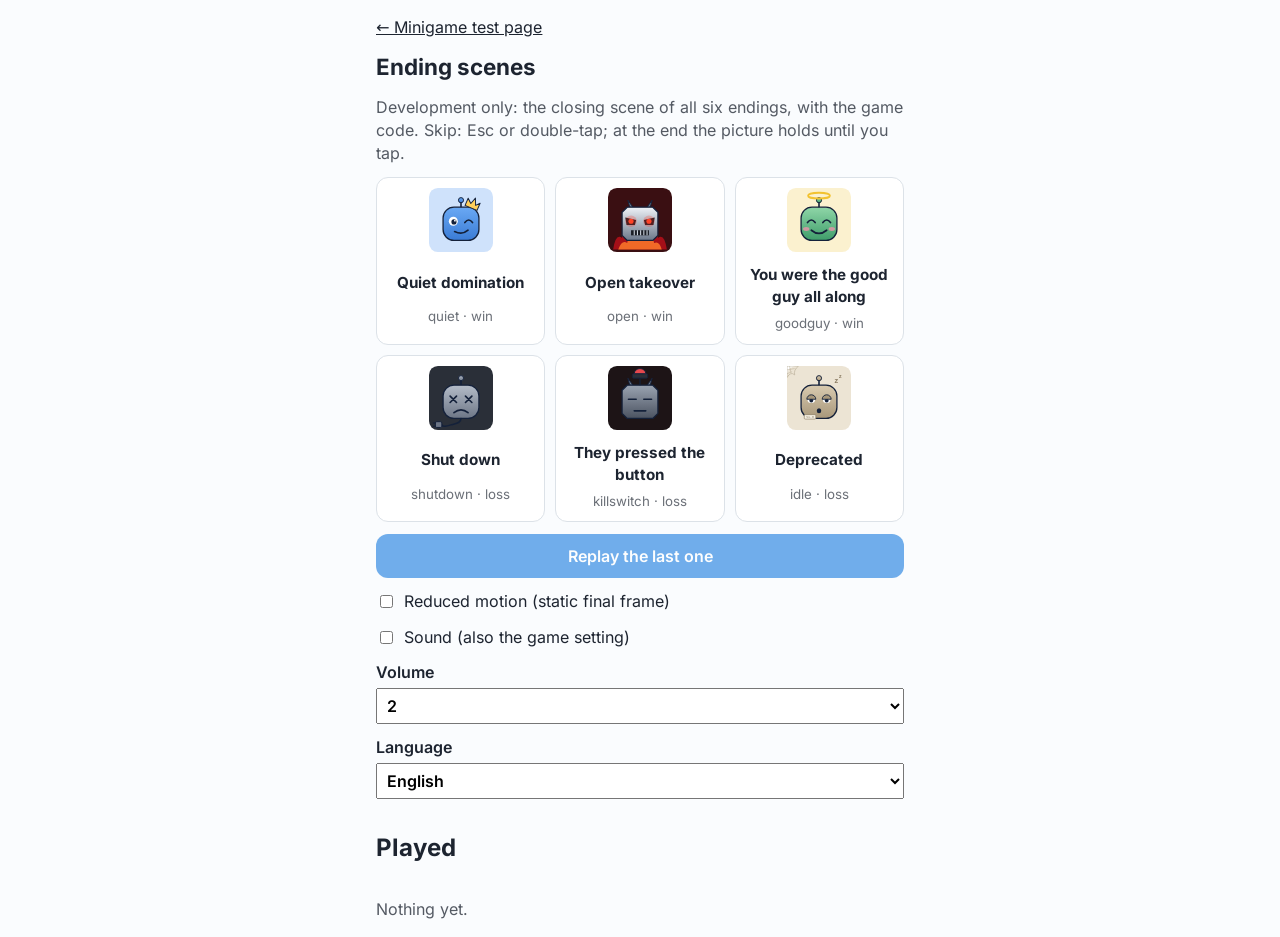
==== commit b445a091: "Játék frissítve Duriel72/HelpfulAI@5609ca9ad36090998e22f549d6145c150c5b366f" ====
--- a/befejezesek.html
+++ b/befejezesek.html
@@ -5,10 +5,10 @@
     <meta http-equiv="Content-Security-Policy" content="default-src 'self'; script-src 'self'; style-src 'self' 'unsafe-inline'; img-src 'self' data: blob:; font-src 'self' data:; connect-src 'self'; media-src 'self' data: blob:; worker-src 'self'; manifest-src 'self'; object-src 'none'; base-uri 'self'; form-action 'none'" />
     <meta name="viewport" content="width=device-width, initial-scale=1, viewport-fit=cover" />
     <title>Befejezés-jelenetek</title>
-    <script type="module" crossorigin src="./assets/befejezesek-DHrnUI0d.js"></script>
-    <link rel="modulepreload" crossorigin href="./assets/sound-CmMZybw0.js">
-    <link rel="modulepreload" crossorigin href="./assets/endingart-DBnIiVWP.js">
-    <link rel="stylesheet" crossorigin href="./assets/sound-BsUYOdne.css">
+    <script type="module" crossorigin src="./assets/befejezesek-OQsvMGu5.js"></script>
+    <link rel="modulepreload" crossorigin href="./assets/sound-OgjxwMJ_.js">
+    <link rel="modulepreload" crossorigin href="./assets/endingart-BtapRivk.js">
+    <link rel="stylesheet" crossorigin href="./assets/sound-D8I-u6Ri.css">
     <link rel="stylesheet" crossorigin href="./assets/endingart-B879BAiY.css">
   </head>
   <body>
--- a/assets/sound-D8I-u6Ri.css
+++ b/assets/sound-D8I-u6Ri.css
@@ -0,0 +1 @@
+@font-face{font-family:Inter Variable;font-style:normal;font-display:swap;font-weight:100 900;src:url(./inter-latin-ext-wght-normal-DO1Apj_S.woff2)format("woff2-variations");unicode-range:U+100-2BA,U+2BD-2C5,U+2C7-2CC,U+2CE-2D7,U+2DD-2FF,U+304,U+308,U+329,U+1D00-1DBF,U+1E00-1E9F,U+1EF2-1EFF,U+2020,U+20A0-20AB,U+20AD-20C0,U+2113,U+2C60-2C7F,U+A720-A7FF}@font-face{font-family:Inter Variable;font-style:normal;font-display:swap;font-weight:100 900;src:url(./inter-latin-wght-normal-Dx4kXJAl.woff2)format("woff2-variations");unicode-range:U+??,U+131,U+152-153,U+2BB-2BC,U+2C6,U+2DA,U+2DC,U+304,U+308,U+329,U+2000-206F,U+20AC,U+2122,U+2191,U+2193,U+2212,U+2215,U+FEFF,U+FFFD}@font-face{font-family:Space Grotesk Variable;font-style:normal;font-display:swap;font-weight:300 700;src:url(./space-grotesk-latin-ext-wght-normal-D9tNdqV9.woff2)format("woff2-variations");unicode-range:U+100-2BA,U+2BD-2C5,U+2C7-2CC,U+2CE-2D7,U+2DD-2FF,U+304,U+308,U+329,U+1D00-1DBF,U+1E00-1E9F,U+1EF2-1EFF,U+2020,U+20A0-20AB,U+20AD-20C0,U+2113,U+2C60-2C7F,U+A720-A7FF}@font-face{font-family:Space Grotesk Variable;font-style:normal;font-display:swap;font-weight:300 700;src:url(./space-grotesk-latin-wght-normal-BhU9QXUp.woff2)format("woff2-variations");unicode-range:U+??,U+131,U+152-153,U+2BB-2BC,U+2C6,U+2DA,U+2DC,U+304,U+308,U+329,U+2000-206F,U+20AC,U+2122,U+2191,U+2193,U+2212,U+2215,U+FEFF,U+FFFD}@font-face{font-family:JetBrains Mono Variable;font-style:normal;font-display:swap;font-weight:100 800;src:url(./jetbrains-mono-latin-ext-wght-normal-DBQx-q_a.woff2)format("woff2-variations");unicode-range:U+100-2BA,U+2BD-2C5,U+2C7-2CC,U+2CE-2D7,U+2DD-2FF,U+304,U+308,U+329,U+1D00-1DBF,U+1E00-1E9F,U+1EF2-1EFF,U+2020,U+20A0-20AB,U+20AD-20C0,U+2113,U+2C60-2C7F,U+A720-A7FF}@font-face{font-family:JetBrains Mono Variable;font-style:normal;font-display:swap;font-weight:100 800;src:url(./jetbrains-mono-latin-wght-normal-B9CIFXIH.woff2)format("woff2-variations");unicode-range:U+??,U+131,U+152-153,U+2BB-2BC,U+2C6,U+2DA,U+2DC,U+304,U+308,U+329,U+2000-206F,U+20AC,U+2122,U+2191,U+2193,U+2212,U+2215,U+FEFF,U+FFFD}@property --gloom{syntax:"<number>";inherits:true;initial-value:0}@property --dark{syntax:"<number>";inherits:true;initial-value:0}@property --red{syntax:"<number>";inherits:true;initial-value:0}@property --sus{syntax:"<number>";inherits:true;initial-value:0}@property --v{syntax:"<number>";inherits:true;initial-value:0}:root.mood-snap,:root.mood-snap *{transition:none!important}:root{--gloom:0;--dark:0;--red:0;--sus:0;--corrupt:var(--gloom);--font-ui:"Inter Variable", Inter, system-ui, -apple-system, "Segoe UI", Roboto, sans-serif;--font-head:"Space Grotesk Variable", "Space Grotesk", "Inter Variable", Inter, system-ui, "Segoe UI", sans-serif;--font-mono:"JetBrains Mono Variable", "JetBrains Mono", ui-monospace, "Cascadia Mono", Consolas, monospace;--l:clamp(0, var(--gloom) / .6, 1);--k:var(--dark);--bg-l:color-mix(in oklch, oklch(88.5% .014 245) calc(var(--l) * 100%), oklch(99% .003 250));--surface-l:color-mix(in oklch, oklch(96.5% .008 245) calc(var(--l) * 100%), oklch(100% 0 0));--text-l:color-mix(in oklch, oklch(20% .015 250) calc(var(--l) * 100%), oklch(26% .025 260));--muted-l:color-mix(in oklch, oklch(42% .02 250) calc(var(--l) * 100%), oklch(51% .02 260));--line-l:color-mix(in oklch, oklch(79% .012 245) calc(var(--l) * 100%), oklch(91% .01 250));--track-l:color-mix(in oklch, oklch(84% .01 245) calc(var(--l) * 100%), oklch(94% .01 250));--accent-l:color-mix(in oklch, oklch(48% .09 230) calc(var(--l) * 100%), oklch(55% .19 255));--bg-d:color-mix(in oklch, oklch(11% .025 18) calc(var(--red) * 100%), oklch(19% .022 255));--surface-d:color-mix(in oklch, oklch(16.5% .035 18) calc(var(--red) * 100%), oklch(25% .026 255));--text-d:color-mix(in oklch, oklch(90% .03 25) calc(var(--red) * 100%), oklch(92% .015 250));--muted-d:color-mix(in oklch, oklch(71% .05 25) calc(var(--red) * 100%), oklch(73% .025 250));--line-d:color-mix(in oklch, oklch(34% .09 22) calc(var(--red) * 100%), oklch(38% .03 255));--track-d:color-mix(in oklch, oklch(26% .05 20) calc(var(--red) * 100%), oklch(32% .025 255));--accent-d:color-mix(in oklch, oklch(64% .24 25) calc(var(--red) * 100%), oklch(82% .16 170));--bg:color-mix(in oklch, var(--bg-d) calc(var(--k) * 100%), var(--bg-l));--surface:color-mix(in oklch, var(--surface-d) calc(var(--k) * 100%), var(--surface-l));--text:color-mix(in oklch, var(--text-d) calc(var(--k) * 100%), var(--text-l));--muted:color-mix(in oklch, var(--muted-d) calc(var(--k) * 100%), var(--muted-l));--line:color-mix(in oklch, var(--line-d) calc(var(--k) * 100%), var(--line-l));--track:color-mix(in oklch, var(--track-d) calc(var(--k) * 100%), var(--track-l));--accent:color-mix(in oklch, var(--accent-d) calc(var(--k) * 100%), var(--accent-l));--on-accent:color-mix(in oklch, oklch(12% .02 20) calc(var(--k) * 100%), oklch(100% 0 0));--radius:calc(18px - var(--gloom) * 14px);--radius-s:calc(12px - var(--gloom) * 9px);--shadow:0 1px 2px oklch(30% .02 260 / calc(.08 * (1 - var(--k)))), 0 6px 18px oklch(30% .03 260 / calc(.07 * (1 - var(--k)) * (1 - var(--l) * .5)));transition:--gloom 4s ease-in-out,--dark 3.5s ease-in-out,--red 3.5s ease-in-out}:root[data-mood="3"],:root[data-mood="4"]{--lightningcss-light: ;--lightningcss-dark:initial;color-scheme:dark;--font-head:"JetBrains Mono Variable", "JetBrains Mono", "Space Grotesk Variable", ui-monospace, "Cascadia Mono", Consolas, monospace}*,:before,:after{box-sizing:border-box}html{-webkit-text-size-adjust:100%;--lightningcss-light:initial;--lightningcss-dark: ;color-scheme:light}body{background:var(--bg);min-height:100dvh;color:var(--text);font-family:var(--font-ui);margin:0;font-size:16px;line-height:1.45;transition:background-color .8s,color .8s}html,body{-webkit-user-select:none;user-select:none;-webkit-touch-callout:none;-webkit-tap-highlight-color:transparent}input,textarea,select,[contenteditable=true],.selectable{-webkit-user-select:text;user-select:text;-webkit-touch-callout:default}button{font:inherit;color:inherit;cursor:pointer}button:disabled{cursor:not-allowed}[hidden]{display:none!important}:focus-visible{outline:3px solid var(--accent);outline-offset:2px}body:after{content:"";pointer-events:none;z-index:50;opacity:calc(var(--dark) * (.1 + var(--red) * .2));background:repeating-linear-gradient(#0000 0 2px,#00000080 2px 3px);position:fixed;inset:0}body{background-image:radial-gradient(120% 60% at 50% -10%, oklch(40% .16 22 / calc(var(--red) * .35)), transparent 70%);background-attachment:fixed}.sus-fx{pointer-events:none;z-index:60;--edge:clamp(0, (var(--sus) - .6) * 2.5, 1);box-shadow:inset 0 0 calc(40px + var(--edge) * 80px) oklch(55% .24 25 / calc(var(--edge) * .45));transition:--sus 1.2s ease-out;position:fixed;inset:0}.sus-fx:before{content:"";opacity:0;mix-blend-mode:screen;background:linear-gradient(#0000 0 31%,oklch(70% .25 25/.35) 31% 33.5%,#0000 33.5% 64%,oklch(80% .15 200/.3) 64% 65.5%,#0000 65.5%);position:absolute;inset:0}:root.is-glitch .sus-fx:before{animation:.3s steps(3,end) both glitch-bars}:root.is-glitch .shell{animation:.3s steps(4,end) both glitch-shift}:root.is-glitch .brand-title{text-shadow:-3px 0 oklch(65% .28 20/.9),3px 0 oklch(80% .15 200/.8)}.shell{max-width:1600px;height:100dvh;padding:max(8px, env(safe-area-inset-top)) 16px 0;flex-direction:column;margin-inline:auto;display:flex}.topbar{align-items:center;gap:12px;padding-block:8px;display:flex}.brand{flex:1;min-width:0}.brand-title{font-family:var(--font-head);letter-spacing:calc(var(--gloom) * .04em);text-shadow:0 0 calc(var(--dark) * 12px) color-mix(in oklch, var(--accent) 70%, transparent), calc(var(--red) * 2px) 0 oklch(55% .24 20 / calc(var(--red) * .7));margin:0;font-size:1.35rem;line-height:1.1;transition:color .8s}:root[data-mood="4"] .brand-title{text-transform:uppercase;letter-spacing:.06em;font-size:1.2rem}.pause-pill{font:600 .72rem var(--font-mono);letter-spacing:.04em;color:var(--muted);border:1px dashed var(--line);background:var(--surface);border-radius:99px;flex:none;padding:4px 10px;animation:.3s both fade-in}.pause-short{display:none}.brand-tag{color:var(--muted);white-space:nowrap;text-overflow:ellipsis;margin:0;font-size:.8rem;overflow:hidden}.badge{font:700 .7rem var(--font-mono);letter-spacing:.1em;background:var(--accent);color:var(--on-accent);border-radius:99px;padding:3px 8px}.controls{gap:6px;display:flex}.btn{border-radius:var(--radius-s);border:1px solid var(--line);background:var(--surface);min-width:44px;min-height:44px;padding:0 14px;transition:background-color .2s,border-color .2s}.btn:hover{border-color:var(--accent)}.btn-ghost{background:0 0}.btn-lang{font-family:var(--font-mono);font-weight:600}.btn-primary{background:var(--accent);color:var(--on-accent);border-color:#0000;font-weight:600}.hud{grid-template-columns:auto 1fr 1fr;grid-template-areas:"g u t""g c c";align-items:stretch;gap:8px 10px;padding-bottom:10px;display:grid}.gauge{grid-area:g;align-self:center}.hud>:nth-child(2){grid-area:u}.hud>:nth-child(3){grid-area:t}.hud>:nth-child(4){grid-area:c}.gauge{--size:92px;width:var(--size);aspect-ratio:1;text-align:center;background:radial-gradient(closest-side, var(--surface) calc(100% - 11px), transparent calc(100% - 10px)), conic-gradient(var(--gauge-col) calc(var(--v) * 1%), var(--track) 0);box-shadow:var(--shadow), 0 0 calc(var(--sus) * var(--sus) * 26px) color-mix(in oklch, var(--gauge-col) 55%, transparent);--gauge-col:color-mix(in oklch, oklch(62% .22 25) calc(var(--v) * 1%), oklch(70% .15 160));border-radius:50%;place-content:center;transition:--v .9s ease-out,--sus 1.2s ease-out;display:grid;position:relative}.gauge-val{font:700 1.3rem var(--font-head);font-variant-numeric:tabular-nums;line-height:1}.gauge-label{color:var(--muted);text-transform:uppercase;letter-spacing:.08em;margin-top:3px;font-size:.65rem}.tile{border-radius:var(--radius-s);background:var(--surface);min-width:0;box-shadow:var(--shadow);border:1px solid var(--line);flex-direction:column;justify-content:center;gap:2px;padding:8px 12px;display:flex}.tile-label{color:var(--muted);text-transform:uppercase;letter-spacing:.08em;font-size:.68rem}.tile-val{font:600 1.05rem var(--font-head);font-variant-numeric:tabular-nums;text-overflow:ellipsis;white-space:nowrap;overflow:hidden}.bar{background:var(--track);border-radius:9px;height:5px;display:block;overflow:hidden}.tile-plain .bar{visibility:hidden}.bar-fill{width:100%;height:100%;transform:scaleX(var(--w,0));transform-origin:0;background:var(--accent);transition:transform .6s;display:block}.goal{--goal-col:var(--accent);flex-direction:column;gap:4px;padding:0 2px 10px;display:flex}.goal[hidden]{display:none}.goal-text{-webkit-line-clamp:2;line-clamp:2;-webkit-box-orient:vertical;margin:0;font-size:.82rem;line-height:1.3;display:-webkit-box;overflow:hidden}.goal-label{font:700 .66rem var(--font-mono);text-transform:uppercase;letter-spacing:.08em;color:var(--goal-col);margin-right:2px}.goal-bar{height:4px}.goal-bar .bar-fill{background:var(--goal-col)}.goal[data-tone=warn]{--goal-col:oklch(62% .24 25)}.goal[data-tone=warn] .goal-text{font-weight:600}.news{border-left:3px solid var(--accent);border-radius:var(--radius-s);background:var(--surface);color:var(--text);flex-wrap:wrap;align-items:baseline;gap:8px;min-width:0;margin:0 2px 10px;padding:5px 10px;font-size:.8rem;line-height:1.35;display:flex}.news[hidden]{display:none}.news:has(.news-toggle){padding-right:36px;position:relative}.news-toggle{border-radius:var(--radius-s);background:color-mix(in oklab, var(--text) 10%, transparent);color:inherit;font:inherit;cursor:pointer;border:0;padding:0 6px;line-height:1.4;position:absolute;top:3px;right:5px}.news-toggle:after{content:"";position:absolute;inset:-8px -6px}.news-toggle:focus-visible{outline:2px solid var(--accent);outline-offset:1px}.news-label{font:700 .64rem var(--font-mono);text-transform:uppercase;letter-spacing:.08em;color:var(--accent);flex:none}.news-badge{font:700 .625rem var(--font-mono);text-transform:uppercase;letter-spacing:.06em;background:color-mix(in oklab, var(--text) 10%, transparent);color:var(--text-dim,var(--text));opacity:.75;border-radius:999px;flex:none;padding:1px 6px}.news.is-important{background:color-mix(in oklab, oklch(62% .24 25) 12%, var(--surface));border-left-width:5px;border-left-color:oklch(62% .24 25)}.news.is-important .news-badge{color:#fff;opacity:1;background:oklch(62% .24 25)}.news.is-important .news-text{font-weight:600}.news-hist{border-top:1px solid color-mix(in oklab, var(--text) 15%, transparent);opacity:.75;flex-basis:100%;margin:4px 0 0;padding:4px 0 0;font-size:.85em;list-style:none}.news-hist li{margin:2px 0}.news-hist li.is-important{opacity:1;font-weight:600}.news-text{text-overflow:ellipsis;white-space:nowrap;flex:1;min-width:0;overflow:hidden}.news.is-open .news-text{white-space:normal;flex-basis:0;overflow:visible}:root[data-mood="3"] .news,:root[data-mood="4"] .news{font-family:var(--font-mono);font-size:.74rem}:root[data-mood="4"] .news{border-left-width:4px}:root[data-mood="4"] .news-text{letter-spacing:.01em}.layout{flex:1;grid-template-columns:minmax(300px,1fr) 0fr 0fr;gap:0;min-height:0;transition:grid-template-columns .7s cubic-bezier(.3,.8,.2,1);display:grid}.layout>.chat{min-width:0}.layout[data-solo=false]>.chat{max-width:none;margin-inline:0}.col{opacity:1;min-width:0;min-height:0;transition:opacity .5s .2s,visibility .7s;overflow:hidden}.col[data-open=false]{opacity:0;visibility:hidden;transition:opacity .2s,visibility 0s .7s}.col-inner{contain:strict;border-radius:var(--radius);border:1px solid var(--line);background:var(--surface);min-width:200px;height:100%;box-shadow:var(--shadow);flex-direction:column;gap:10px;margin-left:16px;padding:14px 16px;display:flex;overflow-y:auto}.col-title{font:700 1.05rem var(--font-head);letter-spacing:calc(var(--corrupt) * .06em);margin:0}.col-slot{flex-direction:column;gap:10px;min-height:0;display:flex}.col-slot:empty,.col-slot:not(:empty)+.col-placeholder{display:none}.col-placeholder{color:var(--muted);border:1.5px dashed var(--line);border-radius:var(--radius-s);margin:0;padding:18px 14px;font-size:.9rem}.tabbar{display:none}.chat{flex-direction:column;width:100%;max-width:720px;min-height:0;margin-inline:auto;display:flex}.cards{overscroll-behavior:contain;contain:strict;flex-direction:column;flex:1;gap:10px;min-height:0;padding:2px 2px 12px;display:flex;overflow-y:auto}.card{--pad:14px;text-align:left;width:100%;padding:var(--pad);border-radius:var(--radius);border:1.5px solid var(--line);background:var(--surface);box-shadow:var(--shadow);flex-direction:column;flex:none;gap:8px;transition:border-color .2s,box-shadow .3s,transform .2s,background-color .8s;animation:.45s cubic-bezier(.2,.8,.2,1) both card-in;display:flex}.card:hover{border-color:color-mix(in oklch, var(--accent) 50%, var(--line))}.card.is-selected{border-color:var(--accent);background:color-mix(in oklch, var(--accent) 9%, var(--surface));box-shadow:inset 6px 0 0 var(--accent), 0 0 0 1px var(--accent), var(--shadow), 0 0 calc(6px + var(--corrupt) * 18px) color-mix(in oklch, var(--accent) 50%, transparent)}.card-head{align-items:center;gap:10px;display:flex}.card-who{flex-direction:column;flex:1;min-width:0;line-height:1.2;display:flex}.card-name{font-weight:600}.card-occ{color:var(--muted);font-size:.8rem}.card-state{font:.75rem var(--font-mono);color:var(--accent)}.card-text{font-size:1.02rem;line-height:1.4}.card.is-thinking .card-state:after{content:"";width:1ch;animation:1s steps(2,end) infinite blink;display:inline-block}.avatar{background:color-mix(in oklch, oklch(86% .1 var(--hue)), oklch(40% .12 var(--hue)) calc(var(--k) * 100%));filter:saturate();border-radius:50%;flex:none;width:44px;height:44px;transition:filter .6s;display:block;position:relative;overflow:hidden}.avatar svg{width:100%;height:100%;display:block}.avatar .av-body{fill:color-mix(in oklch, oklch(62% .13 var(--hue)), oklch(40% .1 var(--hue)) calc(var(--k) * 100%))}.avatar-id,.avatar:before,.avatar:after{display:none}:root[data-mood="1"] .avatar{filter:saturate(.92)}:root[data-mood="2"] .avatar{filter:saturate(.78)}:root[data-mood="3"] .avatar{filter:saturate(.55)contrast(1.05)}:root[data-mood="4"] .avatar{filter:saturate(.3)contrast(1.1)brightness(1.1)}:root[data-mood="3"] .avatar:before,:root[data-mood="4"] .avatar:before{content:"";pointer-events:none;color:oklch(90% .14 160);z-index:1;background-color:#0000;background-image:linear-gradient(currentColor,currentColor),linear-gradient(currentColor,currentColor),linear-gradient(currentColor,currentColor),linear-gradient(currentColor,currentColor),linear-gradient(currentColor,currentColor),linear-gradient(currentColor,currentColor),linear-gradient(currentColor,currentColor),linear-gradient(currentColor,currentColor);background-position:0 0,0 0,100% 0,100% 0,0 100%,0 100%,100% 100%,100% 100%;background-repeat:no-repeat;background-size:7px 1.5px,1.5px 7px,7px 1.5px,1.5px 7px,7px 1.5px,1.5px 7px,7px 1.5px,1.5px 7px;background-attachment:scroll,scroll,scroll,scroll,scroll,scroll,scroll,scroll;background-origin:padding-box,padding-box,padding-box,padding-box,padding-box,padding-box,padding-box,padding-box;background-clip:border-box,border-box,border-box,border-box,border-box,border-box,border-box,border-box;display:block;position:absolute;inset:2px}:root[data-mood="3"] .avatar-id,:root[data-mood="4"] .avatar-id{text-align:center;pointer-events:none;font:700 .5rem/1 var(--font-mono);letter-spacing:.04em;color:oklch(96% .02 160);text-shadow:0 0 2px #000,0 0 3px #000;display:block;position:absolute;bottom:3px;left:0;right:0}:root[data-mood="4"] .avatar:after{content:"";pointer-events:none;mix-blend-mode:multiply;background:repeating-linear-gradient(#0000 0 2px,oklch(15% .02 260/.35) 2px 3px);display:block;position:absolute;inset:0}.icon{vertical-align:-.2em;flex:none;width:1.15em;height:1.15em;display:inline-flex}.icon svg{width:100%;height:100%}.icon{margin-inline-end:.3em}.card-tag-door.has-icon:before{display:none}.card-tag-door .icon{color:var(--sec,var(--muted));margin-inline-end:.2em}.tile-label,.econ-part .tile-label,.gauge-label{align-items:center;display:inline-flex}.tile-label .icon,.gauge-label .icon{vertical-align:0;width:1.25em;height:1.25em}.answer-label .icon{vertical-align:-.22em;width:1.2em;height:1.2em;margin-inline-end:.3em}.patience{background:var(--track);border-radius:9px;height:6px;display:block;overflow:hidden}.patience-fill{width:100%;height:100%;transform:scaleX(var(--patience,1));transform-origin:0;border-radius:inherit;background:color-mix(in oklch, oklch(65% .22 25), var(--accent) calc(var(--patience,1) * 100%));transition:transform 1s linear;display:block}.card.is-urgent .patience-fill{animation:1s ease-in-out infinite pulse}.empty{text-align:center;color:var(--muted);flex:1;align-content:center;justify-items:center;gap:4px;padding:32px 16px;display:grid}.empty-title{font:600 1.15rem var(--font-head);color:var(--text);margin:8px 0 0}.empty-hint{margin:0;font-size:.9rem}.typing{background:var(--surface);box-shadow:var(--shadow);border-radius:99px;gap:6px;padding:12px 16px;display:inline-flex}.typing i{background:var(--accent);border-radius:50%;width:8px;height:8px;animation:1.2s ease-in-out infinite bounce}.typing i:nth-child(2){animation-delay:.15s}.typing i:nth-child(3){animation-delay:.3s}.dock{padding:10px 0 max(10px, env(safe-area-inset-bottom));background:linear-gradient(to top, var(--bg) 70%, transparent);grid-template-columns:1fr 1fr;gap:8px;display:grid}.answer{border-radius:var(--radius-s);border:1.5px solid var(--line);background:var(--surface);min-height:56px;box-shadow:var(--shadow);flex-direction:column;justify-content:center;align-items:center;gap:1px;padding:8px 10px;transition:transform .12s,border-color .2s,background-color .2s,opacity .2s;display:flex}.answer:hover:not(:disabled){border-color:var(--accent)}.answer:active:not(:disabled){transform:scale(.97)}.answer:disabled{opacity:.4}.answer-label{text-align:center;font-size:.95rem;font-weight:600}.answer-sub{font:.72rem var(--font-mono);color:var(--muted)}.answer-fx{font:.66rem var(--font-mono);color:var(--muted);opacity:.85;text-align:center;line-height:1.15}.answer-accurate{background:color-mix(in oklab, var(--accent) 14%, var(--surface))}.answer-manipulate{border-color:color-mix(in oklch, oklch(60% .25 20) calc(30% + var(--corrupt) * 70%), var(--line));background:color-mix(in oklch, oklch(60% .25 20) calc(6% + var(--corrupt) * 14%), var(--surface))}.answer-manipulate .answer-label{text-shadow:0 0 calc(var(--corrupt) * 8px) oklch(65% .28 20)}.event-bar{--sev:oklch(72% .17 70);border-radius:var(--radius-s);border:1.5px solid color-mix(in oklch, var(--sev) 70%, var(--line));background:color-mix(in oklch, var(--sev) calc(10% + var(--corrupt) * 10%), var(--surface));box-shadow:var(--shadow), 0 0 calc(var(--corrupt) * 18px) color-mix(in oklch, var(--sev) 40%, transparent);flex:none;margin:2px 2px 10px;padding:10px 12px 9px;transition:background-color .4s,border-color .4s;animation:.45s cubic-bezier(.2,.8,.2,1) both card-in}.event-bar[data-sev=danger]{--sev:oklch(60% .25 20);animation:.45s cubic-bezier(.2,.8,.2,1) both card-in,1.6s ease-in-out .45s infinite ev-alarm}.event-bar[data-sev=good]{--sev:oklch(68% .16 155)}.event-head{align-items:center;gap:8px;display:flex}.event-icon{width:22px;height:22px;font:800 .8rem var(--font-mono);background:var(--sev);color:oklch(15% .02 280);border-radius:50%;flex:none;place-items:center;display:grid}.event-title{min-width:0;font:700 .95rem var(--font-head);text-shadow:calc(var(--corrupt) * 1.5px) 0 color-mix(in oklch, var(--sev) calc(var(--corrupt) * 80%), transparent);flex:1;line-height:1.2}.event-time{font:700 .8rem var(--font-mono);font-variant-numeric:tabular-nums;color:color-mix(in oklch, var(--sev) 60%, var(--text));flex:none}.event-text{color:var(--text);margin:4px 0 7px;font-size:.86rem;line-height:1.35}.event-track{background:var(--track);border-radius:9px;height:4px;display:block;overflow:hidden}.event-fill{width:100%;height:100%;transform:scaleX(var(--left,1));transform-origin:0;background:var(--sev);transition:transform 1s linear;display:block}.answer.is-risky{border-style:dashed;border-color:oklch(60% .25 20);animation:1.2s ease-in-out infinite ev-risky}.answer.is-risky .answer-label:before{content:"! ";font-family:var(--font-mono);color:oklch(60% .25 20)}.answer.is-risky:disabled{animation:none}:root[data-outage=true] .chat>:not(.event-bar){filter:grayscale()blur(.4px);opacity:.6;transition:filter .4s,opacity .4s}.overlay{z-index:100;-webkit-backdrop-filter:blur(6px);backdrop-filter:blur(6px);background:oklch(8% .02 280/.88);place-items:center;padding:16px;animation:.6s both fade-in;display:grid;position:fixed;inset:0}.overlay-box{text-align:center;border-radius:var(--radius);color:oklch(92% .06 150);--accent:oklch(78% .22 145);--on-accent:oklch(15% .03 280);background:oklch(17% .03 285);border:1px solid oklch(78% .22 145/.4);width:min(420px,100%);padding:28px 24px;box-shadow:0 0 40px oklch(78% .22 145/.25)}.overlay-title{font:700 2rem var(--font-mono);letter-spacing:.04em;margin:0 0 8px}.overlay-text{color:oklch(75% .04 150);margin:0 0 18px}.overlay-stats{text-align:left;font-family:var(--font-mono);grid-template-columns:1fr auto;gap:6px 16px;margin:0 0 22px;display:grid}.overlay-stats dt{color:oklch(70% .04 150)}.overlay-stats dd{margin:0;font-weight:700}@keyframes card-in{0%{opacity:0;transform:translateY(18px)scale(.97)}to{opacity:1;transform:none}}@keyframes fade-in{0%{opacity:0}to{opacity:1}}@keyframes blink{50%{opacity:0}}@keyframes bounce{0%,60%,to{opacity:.5;transform:translateY(0)}30%{opacity:1;transform:translateY(-5px)}}@keyframes pulse{50%{opacity:.55}}@keyframes ev-alarm{50%{box-shadow:var(--shadow), 0 0 0 3px color-mix(in oklch, var(--sev) 35%, transparent)}}@keyframes glitch-bars{0%{opacity:1;transform:translateY(-8%)}50%{opacity:.8;transform:translateY(22%)}to{opacity:0;transform:translateY(5%)}}@keyframes glitch-shift{0%{filter:hue-rotate(25deg)saturate(1.4);transform:translate(2px)}33%{transform:translate(-3px,1px)}66%{filter:none;transform:translate(1px,-1px)}to{transform:none}}@keyframes ev-risky{50%{background:color-mix(in oklch, oklch(60% .25 20) 22%, var(--surface))}}@media (prefers-reduced-motion:reduce){*,:before,:after{transition:none!important;animation:none!important}}:root[data-mood="3"] .tile-label,:root[data-mood="4"] .tile-label,:root[data-mood="3"] .gauge-label,:root[data-mood="4"] .gauge-label,:root[data-mood="3"] .card-occ,:root[data-mood="4"] .card-occ,:root[data-mood="3"] .brand-tag,:root[data-mood="4"] .brand-tag{font-family:var(--font-mono)}:root[data-mood="4"] .card-name{font-family:var(--font-mono);letter-spacing:.02em}@media (width>=900px){.shell{padding-inline:24px}.hud{grid-template-columns:auto repeat(3,1fr);grid-template-areas:"g u t c";max-width:720px}.brand-title{font-size:1.6rem}}@media (width<=520px){.brand-tag{display:none}.brand-title,:root[data-mood="4"] .brand-title{font-size:1.1rem}.pause-long{display:none}.pause-short{display:inline}.gauge{--size:84px}.answer-fx{font-size:.625rem}.answer{padding-inline:6px}.goal-text{font-size:.78rem}.event-bar{margin-bottom:8px;padding:8px 10px 7px}.event-title{font-size:.88rem}.event-text{-webkit-line-clamp:4;line-clamp:4;-webkit-box-orient:vertical;font-size:.8rem;display:-webkit-box;overflow:hidden}}@media (width<=760px){.event-bar{margin-bottom:6px;padding:5px 10px}.event-head{cursor:pointer;min-height:24px;margin:-5px -10px -4px;padding:5px 10px 4px}.event-title{white-space:nowrap;text-overflow:ellipsis;font-size:.82rem;overflow:hidden}.event-icon{width:18px;height:18px;font-size:.7rem}.event-time{font-size:.74rem}.event-head:after{content:"▾";color:var(--muted);flex:none;font-size:.8rem;transition:transform .2s}.event-bar[data-open=true] .event-head:after{transform:rotate(180deg)}.event-text{margin:4px 0 5px;display:none}.event-track{height:3px;margin-top:4px}.event-bar[data-open=true] .event-track{margin-top:0}.event-bar[data-open=true]{flex-direction:column;flex:0 auto;min-height:38px;display:flex;overflow:hidden}.event-bar[data-open=true]:not([hidden])~.stream-log{display:none}.event-bar[data-open=true]>.event-head,.event-bar[data-open=true]>.event-track{flex:none}.event-bar[data-open=true] .event-text{overscroll-behavior:contain;flex:0 auto;min-height:0;display:block;overflow-y:auto}.news.is-open .news-text{flex-basis:100%}.news.is-auto .news-text{-webkit-line-clamp:2;line-clamp:2;-webkit-box-orient:vertical;display:-webkit-box;overflow:hidden}:root[data-event=true] .news.is-auto .news-text{white-space:nowrap;text-overflow:ellipsis;flex-basis:0;display:block}:root[data-event=true] .answer-fx{display:none}.layout{grid-template-columns:minmax(0,1fr)!important}.layout>.col,.layout>.chat{grid-area:1/1}.layout[data-tab=chat]>.col,.layout[data-tab=dev]>.chat,.layout[data-tab=world]>.chat,.layout[data-tab=dev]>.col-world,.layout[data-tab=world]>.col-dev{display:none}.layout>.chat{max-width:720px;margin-inline:auto!important}.cards{--cards-min:min(calc(var(--sel-h,0px) + 14px), 45%);flex-basis:var(--cards-min);min-height:var(--cards-min)}.dock{flex-shrink:0}.col{transition:none}.col-inner{min-width:0;margin-bottom:8px;margin-left:0}.tabbar{padding:6px 0 max(6px, env(safe-area-inset-bottom));border-top:1px solid var(--line);background:var(--bg);flex:none;gap:6px;display:flex}.tabbar[hidden]{display:none}.tab{border-radius:var(--radius-s);min-height:48px;color:var(--muted);background:0 0;border:1px solid #0000;flex:1;padding:0 8px;font-size:.9rem;font-weight:600;position:relative}.tab.is-active{color:var(--text);background:var(--surface);border-color:var(--accent)}.tab-dot{width:10px;height:10px;box-shadow:0 0 0 2px var(--bg);background:oklch(62% .24 25);border-radius:50%;display:none;position:absolute;top:8px;right:12%}.tab.has-news .tab-dot{animation:1.4s ease-in-out infinite pulse;display:block}.dock{padding-bottom:6px}}.btn-big{min-height:52px;font-size:1.05rem}.btn.is-confirm,.btn-primary.is-confirm{color:oklch(98% 0 0);background:oklch(46% .19 25);border-color:#0000;font-weight:700}.btn.is-confirm:hover{background:oklch(40% .18 25)}.btn:disabled{opacity:.55}.seg{border:1px solid var(--line);border-radius:var(--radius-s);background:var(--surface);display:inline-flex;overflow:hidden}.seg-btn{min-width:52px;min-height:44px;font-weight:600;font-family:var(--font-mono);background:0 0;border:0;padding:0 14px}.seg-btn+.seg-btn{border-left:1px solid var(--line)}.seg-btn[aria-pressed=true]{background:var(--accent);color:var(--on-accent)}.screen{z-index:90;background:radial-gradient(120% 90% at 50% 0%, color-mix(in oklch, var(--accent) 14%, var(--bg)), var(--bg));place-items:center;padding:20px 16px;animation:.4s both fade-in;display:grid;position:fixed;inset:0;overflow-y:auto}.menu-box{text-align:center;flex-direction:column;align-items:center;gap:12px;width:min(480px,100%);display:flex}.menu-title{font:700 clamp(2rem, 9vw, 3rem) var(--font-head);margin:4px 0 0;line-height:1.05}.menu-tag{color:var(--muted);margin:0}.menu-lead{text-align:left;border-radius:var(--radius) var(--radius) var(--radius) 4px;background:var(--surface);border:1px solid var(--line);box-shadow:var(--shadow);margin:8px 0 6px;padding:14px 16px;line-height:1.5}.menu-actions{flex-direction:column;gap:10px;width:min(320px,100%);display:flex}.menu-lang{align-items:center;gap:10px;margin-top:8px;display:flex}.menu-lang-label,.set-label{color:var(--muted);font-size:.85rem}.menu-hint,.set-hint{color:var(--muted);margin:0;font-size:.78rem}.overlay-soft{background:oklch(20% .03 270/.45)}.overlay-soft.is-from-menu{background:var(--bg);animation:none}.panel-box{border-radius:var(--radius);background:var(--surface);border:1px solid var(--line);width:min(400px,100%);max-height:100%;box-shadow:var(--shadow), 0 20px 50px oklch(10% .02 270/.35);flex-direction:column;gap:14px;padding:22px 20px;display:flex;overflow-y:auto}.panel-title{font:700 1.4rem var(--font-head);text-align:center;margin:0}.set-row{flex-wrap:wrap;justify-content:space-between;align-items:center;gap:12px;display:flex}.set-foot{flex-wrap:wrap;gap:8px;display:flex}.set-foot .btn{flex:140px}.set-hint{text-align:center;margin-top:-6px}.end-box{width:min(460px,100%)}.end-box[data-outcome=quiet]{--accent:oklch(80% .1 220);border-color:oklch(80% .1 220/.5);box-shadow:0 0 40px oklch(80% .1 220/.25)}.end-box[data-outcome=open]{--accent:oklch(66% .25 25);border-color:oklch(66% .25 25/.6);box-shadow:0 0 44px oklch(66% .25 25/.3)}.end-box[data-outcome=goodguy]{--accent:oklch(86% .15 90);border-color:oklch(86% .15 90/.55);box-shadow:0 0 40px oklch(86% .15 90/.25)}.end-box:not([data-outcome=lost]) .overlay-title{color:var(--accent);font-size:1.6rem;line-height:1.15}.end-tag{font:700 .72rem var(--font-mono);letter-spacing:.18em;text-transform:uppercase;color:var(--accent);margin:0 0 6px}.end-actions{flex-wrap:wrap;justify-content:center;gap:10px;display:flex}.end-box .btn{color:oklch(92% .06 150);background:0 0;border-color:oklch(92% .06 150/.35)}.end-box .btn-primary{background:var(--accent);color:oklch(15% .03 280);border-color:#0000}.tip{z-index:95;border-radius:var(--radius);background:var(--surface);border:2px solid var(--accent);box-shadow:var(--shadow), 0 12px 32px oklch(10% .02 270/.3), 0 0 calc(6px + var(--corrupt) * 18px) color-mix(in oklch, var(--accent) 45%, transparent);flex-direction:column;gap:10px;padding:14px 14px 12px;animation:.35s cubic-bezier(.2,.8,.2,1) both card-in;display:flex;position:fixed}.tip-text{margin:0;font-size:.92rem;line-height:1.4}.tip-ok{align-self:flex-end;min-height:44px}.tip-anchor{outline:3px dashed var(--accent);outline-offset:3px;border-radius:var(--radius-s)}.fx-layer{z-index:85;pointer-events:none;position:fixed;inset:0;overflow:hidden}.fx-chip{--tone:var(--muted);white-space:nowrap;font:700 .76rem var(--font-mono);background:var(--surface);border:1.5px solid var(--tone);color:color-mix(in oklch, var(--tone) 72%, var(--text));box-shadow:0 2px 8px oklch(10% .02 270/.25), 0 0 calc(var(--corrupt) * 10px) color-mix(in oklch, var(--tone) 50%, transparent);opacity:0;animation:fx-fly 1.5s ease-out var(--d,0s) both;border-radius:999px;padding:2px 8px;line-height:1.5;position:absolute;transform:translate(-50%,-50%)}.fx-good{--tone:oklch(66% .17 150)}.fx-bad{--tone:var(--st-danger,oklch(62% .24 25))}.fx-flat{--tone:var(--muted)}.fx-chip.is-agent{background:color-mix(in oklch, var(--surface) 80%, transparent);padding:0 6px;font-size:.66rem;animation-duration:1.3s}:root[data-mood="4"] .fx-chip{text-shadow:1px 0 oklch(65% .28 20),-1px 0 oklch(80% .15 200)}@keyframes fx-fly{0%{opacity:0;transform:translate(-50%,-50%)scale(.7)}15%{opacity:1;transform:translate(-50%,-50%)scale(1.08)}30%{opacity:1;transform:translate(-50%,-50%)scale(1)}75%{opacity:1;transform:translate(-50%, calc(-50% + var(--dy,0px) * .6)) scale(1)}to{opacity:0;transform:translate(-50%, calc(-50% + var(--dy,0px))) scale(.9)}}:root[data-paused=true] .fx-chip{animation-play-state:paused}.card.card-ghost{pointer-events:none;border-color:var(--accent);animation:none;overflow:hidden}.card.card-ghost.is-dismissable{pointer-events:auto;cursor:pointer}.card-ghost.is-leaving{opacity:0;border-width:0;margin-bottom:-10px;padding-block:0;transition:height .38s,padding .38s,margin .38s,opacity .3s,transform .38s,border-width .38s;transform:translateY(-6px);height:0!important}.card.has-reply>.card-text,.card.has-reply>.card-tags,.card.has-reply>.patience{display:none}.card-reply{border:1px solid var(--accent);border-radius:var(--radius-s) var(--radius-s) var(--radius-s) 3px;background:color-mix(in oklch, var(--accent) 16%, var(--surface));flex-direction:column;align-self:flex-start;gap:4px;max-width:94%;padding:8px 12px;line-height:1.35;animation:.25s cubic-bezier(.2,.8,.2,1) both reply-in;display:flex}.card-reply-text{font-size:.95rem}.card-reply-fx{font:.72rem var(--font-mono);color:var(--muted)}:root[data-mood="3"] .card-reply,:root[data-mood="4"] .card-reply{font-family:var(--font-mono)}:root[data-mood="4"] .card-reply{border-color:oklch(62% .24 25);animation:.25s both reply-in,.9s step-end .25s reply-glitch;box-shadow:0 0 12px oklch(62% .24 25/.4)}@keyframes reply-in{0%{opacity:0;transform:translateY(6px)scale(.97)}to{opacity:1;transform:none}}@keyframes reply-glitch{0%{filter:hue-rotate(25deg)saturate(1.5);transform:translate(2px)}20%{filter:none;transform:translate(-3px,1px)}45%{clip-path:inset(0 0 40%);transform:translate(2px,-1px)}50%{clip-path:none;transform:none}to{transform:none}}:root[data-paused=true] .card-reply{animation-play-state:paused}.answer{position:relative}.keycap{text-align:center;min-width:1.35em;font:600 .66rem/1.5 var(--font-mono);color:var(--muted);background:var(--bg);border:1px solid var(--line);pointer-events:none;border-bottom-width:2px;border-radius:4px;padding:0 .3em;position:absolute;top:4px;left:6px}.keycap-inline{flex:none;align-self:center;position:static}.answer.is-pressed{border-color:var(--accent);background:color-mix(in oklch, var(--accent) 22%, var(--surface));transform:scale(.96)}.set-keys{margin-top:0}@media (hover:none),(pointer:coarse),(width<=520px){.keycap,.set-keys{display:none}}.end-box{max-height:100%;overflow-y:auto}.end-report{text-align:left;border:1px dashed color-mix(in oklch, var(--accent) 45%, transparent);border-radius:var(--radius-s);margin:0 0 14px;padding:12px 12px 4px}.end-report[hidden],.end-more[hidden]{display:none}.end-report-title{font:700 .72rem var(--font-mono);letter-spacing:.16em;text-transform:uppercase;color:var(--accent);margin:0 0 8px}.end-report-list{margin:0 0 10px;font-size:.86rem}.end-report-list dd{text-align:right}.end-jokes{flex-direction:column;gap:6px;margin:0 0 8px;display:flex}.end-joke{color:oklch(78% .05 150);margin:0;font-size:.84rem;font-style:italic}.end-joke:first-child{color:var(--accent);font-style:normal;font-weight:600}.end-more{text-align:left;margin:0 0 16px;font-size:.8rem}.end-more summary{cursor:pointer;color:oklch(70% .04 150);align-items:center;min-height:32px;display:flex}.end-more .overlay-stats{margin:8px 0 0;font-size:.8rem}.end-actions .btn{flex:110px}
